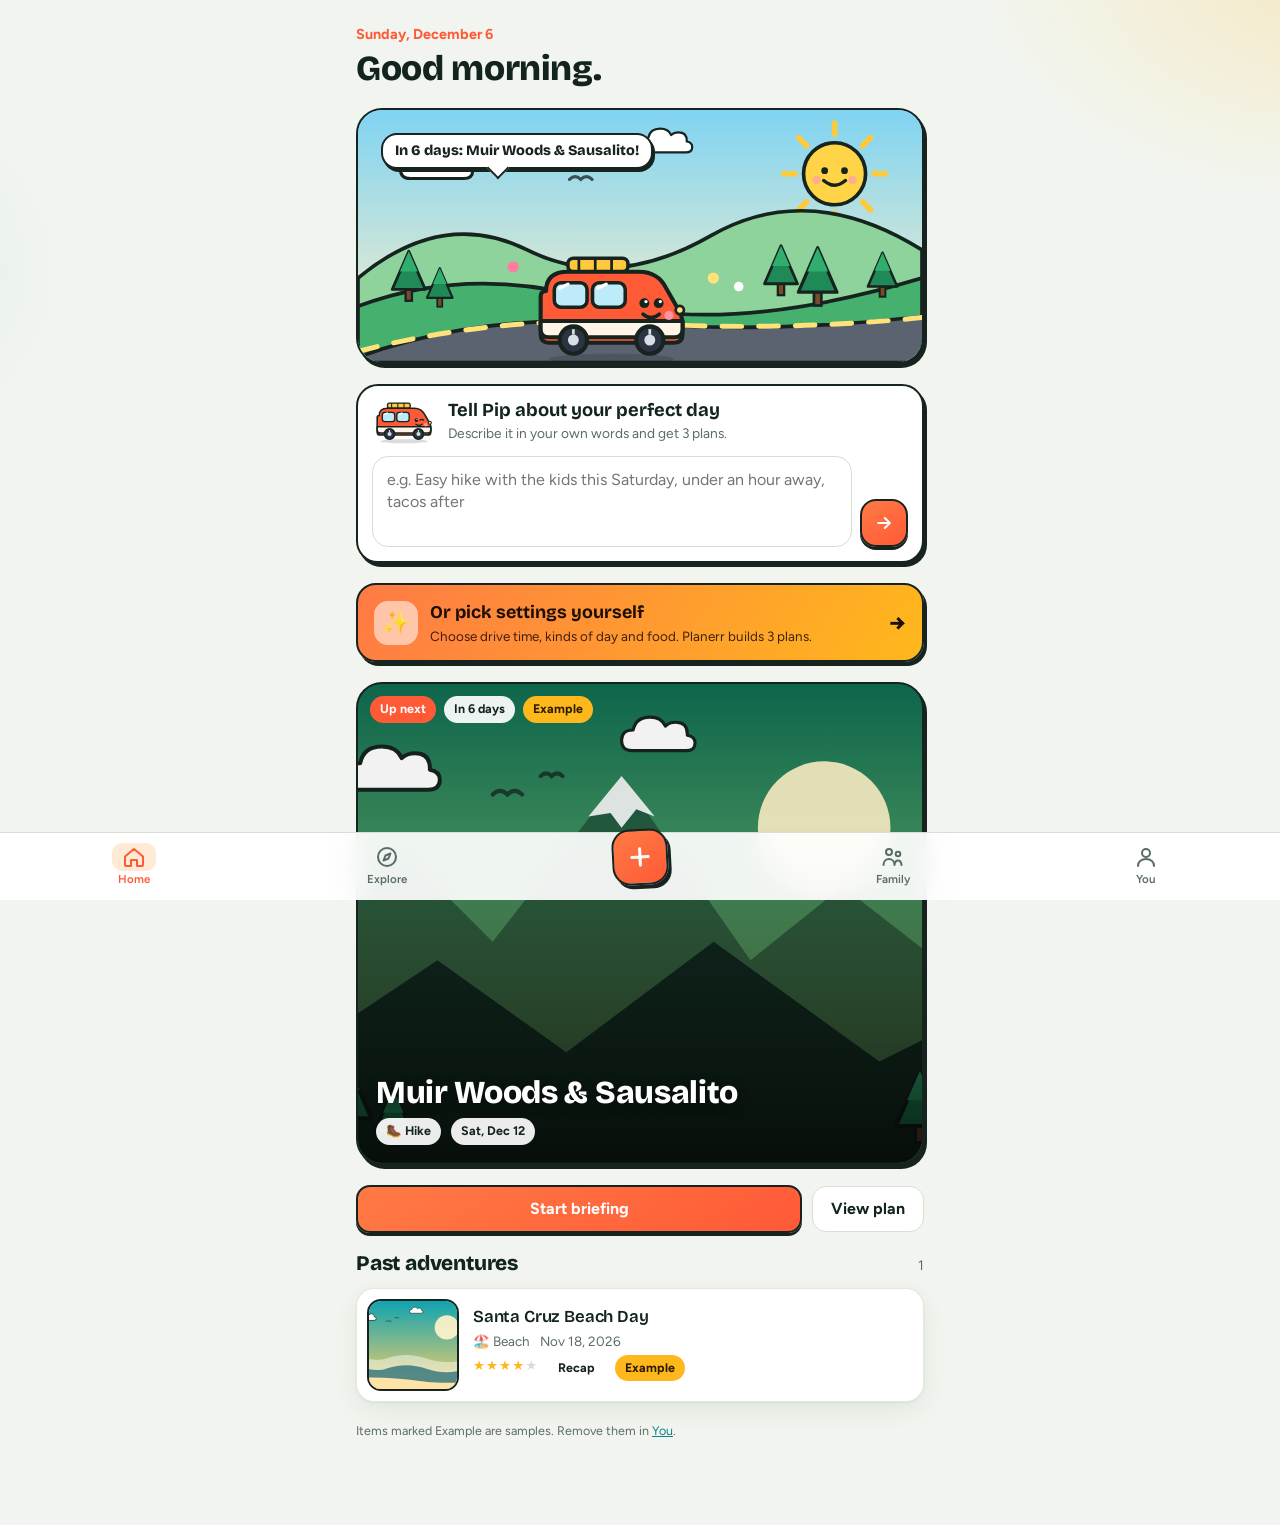
==== index.html @ 2673f2cd "Log what you really spent on a trip and compare it with the estimate (cache v30) Co-Authored-By: Cla" ====
<!doctype html>
<html lang="en">
<head>
<meta charset="utf-8">
<meta name="viewport" content="width=device-width, initial-scale=1, viewport-fit=cover">
<meta name="theme-color" content="#FF5A36">
<meta name="apple-mobile-web-app-capable" content="yes">
<meta name="mobile-web-app-capable" content="yes">
<meta name="apple-mobile-web-app-title" content="Planerr">
<meta name="description" content="Plan day-trip adventures with live weather, opening hours, food along the way and a morning briefing.">
<title>Planerr</title>
<link rel="manifest" href="manifest.webmanifest">
<link rel="icon" href="icons/icon.svg" type="image/svg+xml">
<link rel="apple-touch-icon" href="icons/apple-touch-icon.png">
<link rel="preconnect" href="https://fonts.googleapis.com">
<link rel="preconnect" href="https://fonts.gstatic.com" crossorigin>
<link href="https://fonts.googleapis.com/css2?family=Bricolage+Grotesque:opsz,wght@12..96,600;12..96,800&family=Figtree:wght@400;500;600;700&display=swap" rel="stylesheet">
<link rel="stylesheet" href="styles.css">
</head>
<body>
<div id="app" class="app"></div>

<nav class="tabbar" id="tabbar" aria-label="Main">
  <a href="#/" data-tab="home" aria-label="Home">
    <svg viewBox="0 0 24 24" aria-hidden="true"><path d="M3 11.5 12 4l9 7.5V20a1 1 0 0 1-1 1h-5v-6H9v6H4a1 1 0 0 1-1-1z"/></svg><span>Home</span>
  </a>
  <a href="#/explore" data-tab="explore" aria-label="Explore">
    <svg viewBox="0 0 24 24" aria-hidden="true"><circle cx="12" cy="12" r="9"/><path d="m15.5 8.5-2 5-5 2 2-5z"/></svg><span>Explore</span>
  </a>
  <a href="#/new" data-tab="new" class="tab-new" aria-label="New adventure">
    <svg viewBox="0 0 24 24" aria-hidden="true"><path d="M12 5v14M5 12h14"/></svg>
  </a>
  <a href="#/family" data-tab="family" aria-label="Family">
    <svg viewBox="0 0 24 24" aria-hidden="true"><circle cx="8" cy="7" r="3"/><circle cx="17" cy="9" r="2.3"/><path d="M2.5 20c0-3.6 2.5-6 5.5-6s5.5 2.4 5.5 6M13.5 20c.3-2.8 1.7-4.5 3.5-4.5s3.2 1.7 3.5 4.5"/></svg><span>Family</span>
  </a>
  <a href="#/you" data-tab="you" aria-label="You">
    <svg viewBox="0 0 24 24" aria-hidden="true"><circle cx="12" cy="8" r="4"/><path d="M4 21c0-4.4 3.6-7 8-7s8 2.6 8 7"/></svg><span>You</span>
  </a>
</nav>

<div class="toast" id="toast" role="status" aria-live="polite" hidden></div>

<script src="config.js"></script>
<script src="js/core.js"></script>
<script src="js/services.js"></script>
<script src="js/closures.js"></script>
<script src="js/art.js"></script>
<script src="js/ui.js"></script>
<script src="js/ideas.js"></script>
<script src="js/chat.js"></script>
<script src="js/trails.js"></script>
<script src="js/photos.js"></script>
<script src="js/spend.js"></script>
<script src="js/share.js"></script>
</body>
</html>
---- styles.css ----
/* Layout: one phone-width column with a fixed bottom tab bar; adventures lead with big photo/illustrated heroes. */
:root {
  --bg: #F2F5EF;
  --surface: #FFFFFF;
  --surface-2: #E8EEE5;
  --ink: #13241F;
  --muted: #5B6C66;
  --line: #D6DFD3;
  --coral: #FF5A36;
  --coral-ink: #FFFFFF;
  --teal: #0A857F;
  --sun: #FFB81C;
  --pine: #0F3D35;
  --good: #11744F;
  --good-soft: #DCF2E5;
  --warn: #B4440B;
  --warn-soft: #FFEAD5;
  --bad: #BE1B38;
  --bad-soft: #FDE1E5;
  --shadow: 0 1px 2px rgba(15, 45, 38, .06), 0 8px 24px rgba(15, 45, 38, .08);
  --display: "Bricolage Grotesque", "Arial Rounded MT Bold", system-ui, sans-serif;
  --body: Figtree, system-ui, -apple-system, "Segoe UI", sans-serif;
  --r: 20px;
  --tabbar-h: 68px;
  --outline: #16231F;
  --pop: 3px 4px 0 #16231F;
  --sky1: #7FD3F2;
  --sky2: #FFF1C9;
  --blob1: rgba(255, 184, 28, .22);
  --blob2: rgba(10, 133, 127, .14);
  color-scheme: light;
}
@media (prefers-color-scheme: dark) {
  :root {
    --bg: #0B1513; --surface: #13211E; --surface-2: #1B2D29; --ink: #EAF3EF; --muted: #9DB2AB; --line: #263B35;
    --coral: #FF7352; --coral-ink: #1A0B06; --teal: #3CC7BF; --sun: #FFC94A; --pine: #CFEDE4;
    --good: #5BDDA0; --good-soft: #143528; --warn: #FFA766; --warn-soft: #3A2414; --bad: #FF7D93; --bad-soft: #3B1820;
    --shadow: 0 1px 2px rgba(0, 0, 0, .4);
    --outline: #07100E;
    --pop: 3px 4px 0 rgba(0, 0, 0, .55);
    --sky1: #3B3A7A;
    --sky2: #F08A6A;
    --blob1: rgba(255, 115, 82, .10);
    --blob2: rgba(60, 199, 191, .08);
    color-scheme: dark;
  }
}

* { box-sizing: border-box; }
html { -webkit-text-size-adjust: 100%; }
body {
  margin: 0; color: var(--ink);
  background:
    radial-gradient(520px 340px at 105% -40px, var(--blob1), transparent 70%),
    radial-gradient(460px 320px at -20% 30%, var(--blob2), transparent 70%),
    var(--bg);
  background-attachment: fixed;
  font: 16px/1.5 var(--body);
  padding-bottom: calc(var(--tabbar-h) + env(safe-area-inset-bottom, 0px) + 16px);
  -webkit-tap-highlight-color: transparent;
}
h1, h2, h3 { font-family: var(--display); margin: 0; line-height: 1.1; text-wrap: balance; letter-spacing: -.01em; }
h1 { font-size: 2rem; font-weight: 800; }
h2 { font-size: 1.3rem; font-weight: 800; }
h3 { font-size: 1.05rem; font-weight: 600; }
p { margin: 0; }
a { color: var(--teal); }
button, input, select, textarea { font: inherit; color: inherit; }
img { max-width: 100%; display: block; }
:focus-visible { outline: 3px solid var(--coral); outline-offset: 2px; }

.app {
  max-width: 600px; margin: 0 auto;
  padding: env(safe-area-inset-top, 0px) max(16px, env(safe-area-inset-right, 0px)) 0 max(16px, env(safe-area-inset-left, 0px));
}
.screen { display: grid; grid-template-columns: minmax(0, 1fr); gap: 20px; padding-top: 16px; }
.screen.enter { animation: rise .35s ease-out both; }
@keyframes rise { from { opacity: 0; transform: translateY(8px); } }
.screen > *, .card > *, .stack > * { min-width: 0; }

/* ---------- tab bar ---------- */
.tabbar {
  position: fixed; left: 0; right: 0; bottom: 0; z-index: 20;
  display: grid; grid-template-columns: repeat(5, 1fr); align-items: center;
  height: calc(var(--tabbar-h) + env(safe-area-inset-bottom, 0px));
  padding: 0 max(8px, env(safe-area-inset-right, 0px)) env(safe-area-inset-bottom, 0px) max(8px, env(safe-area-inset-left, 0px));
  background: color-mix(in srgb, var(--surface) 92%, transparent);
  backdrop-filter: blur(14px); -webkit-backdrop-filter: blur(14px);
  border-top: 1px solid var(--line);
}
.tabbar[hidden] { display: none !important; }
.tabbar a { display: grid; justify-items: center; gap: 2px; color: var(--muted); text-decoration: none; font-size: .72rem; font-weight: 600; padding: 6px 0; }
.tabbar svg { width: 24px; height: 24px; fill: none; stroke: currentColor; stroke-width: 2; stroke-linecap: round; stroke-linejoin: round; }
.tabbar a { transition: color .2s; }
.tabbar a.on { color: var(--coral); }
.tabbar a:not(.tab-new).on svg { background: var(--warn-soft); border-radius: 10px; padding: 2px 10px; box-sizing: content-box; margin: -2px 0; }
.tabbar .tab-new { justify-self: center; width: 56px; height: 56px; border-radius: 18px; background: linear-gradient(145deg, #FF7A45, var(--coral)); color: #fff; place-content: center; border: 2.5px solid var(--outline); box-shadow: var(--pop); transform: translateY(-10px) rotate(-3deg); padding: 0; }
.tabbar .tab-new svg { width: 28px; height: 28px; stroke-width: 2.6; }
.tabbar .tab-new.on { color: #fff; }

/* ---------- buttons & inputs ---------- */
.btn {
  display: inline-flex; align-items: center; justify-content: center; gap: 8px;
  min-height: 44px; padding: 10px 18px; border-radius: 14px; border: 1.5px solid var(--line);
  background: var(--surface); font-weight: 700; cursor: pointer; text-decoration: none; color: var(--ink); white-space: nowrap;
}
.btn { transition: transform .12s, box-shadow .12s; }
.btn:active { transform: translateY(2px); }
.btn.primary { background: linear-gradient(145deg, #FF7A45, var(--coral)); border: 2.5px solid var(--outline); color: #fff; box-shadow: 0 3px 0 var(--outline); }
.btn.primary:active { box-shadow: 0 1px 0 var(--outline); }
.btn.dark { background: var(--pine); border-color: var(--pine); color: var(--bg); }
.btn.ghost { background: transparent; }
.btn.block { width: 100%; }
.btn.sm { min-height: 36px; padding: 6px 12px; font-size: .88rem; border-radius: 11px; }
.btn:disabled { opacity: .5; }
.icon-btn { width: 40px; height: 40px; border-radius: 12px; border: 0; background: var(--surface-2); cursor: pointer; display: inline-grid; place-items: center; font-size: 1rem; color: var(--ink); flex: 0 0 auto; }
.icon-btn:disabled { opacity: .35; }

.field { display: grid; gap: 6px; }
.field > span, .label { font-size: .78rem; font-weight: 700; color: var(--muted); text-transform: uppercase; letter-spacing: .06em; }
input[type=text], input[type=number], input[type=date], input[type=time], input[type=search], select, textarea {
  width: 100%; min-height: 46px; padding: 10px 14px; border-radius: 14px; border: 1.5px solid var(--line);
  background: var(--surface); min-width: 0;
}
textarea { min-height: 80px; resize: vertical; }
input:focus, select:focus, textarea:focus { outline: none; border-color: var(--coral); }
.grid2 { display: grid; grid-template-columns: 1fr 1fr; gap: 12px; }
.grid3 { display: grid; grid-template-columns: repeat(3, 1fr); gap: 10px; }
@media (max-width: 380px) { .grid3 { grid-template-columns: 1fr 1fr; } }

.chips { display: flex; flex-wrap: wrap; gap: 8px; }
.chip {
  display: inline-flex; align-items: center; gap: 6px; padding: 7px 13px; border-radius: 999px;
  border: 1.5px solid var(--line); background: var(--surface); font-weight: 600; font-size: .9rem; cursor: pointer; color: var(--ink); text-decoration: none;
}
.chip { transition: background .15s, transform .12s; }
.chip:active { transform: scale(.96); }
.chip.on { background: var(--pine); border-color: var(--pine); color: var(--bg); }
.chip.static { cursor: default; }
.scroll-x { display: flex; gap: 8px; overflow-x: auto; scrollbar-width: none; margin: 0 -16px; padding: 0 16px 2px; }
.scroll-x::-webkit-scrollbar { display: none; }
.scroll-x .chip { flex: 0 0 auto; }

/* ---------- cards ---------- */
.card { background: var(--surface); border-radius: var(--r); padding: 18px; box-shadow: var(--shadow); border: 1.5px solid color-mix(in srgb, var(--line) 70%, transparent); display: grid; gap: 14px; min-width: 0; }
.card > h2:first-child, .card-head h2 { display: flex; align-items: center; gap: 10px; }
.card > h2:first-child::before, .card-head h2::before { content: ""; width: 9px; height: 9px; border-radius: 3px; background: var(--coral); border: 2px solid var(--outline); transform: rotate(45deg); flex: 0 0 auto; }
.card-head { display: flex; align-items: center; justify-content: space-between; gap: 10px; }
.muted { color: var(--muted); }
.small { font-size: .86rem; }
.tiny { font-size: .76rem; }
.row { display: flex; align-items: center; gap: 10px; min-width: 0; }
.row.wrap { flex-wrap: wrap; }
.spacer { flex: 1; }
.stack { display: grid; gap: 12px; }
.divider { height: 1px; background: var(--line); }
.section-title { display: flex; align-items: baseline; justify-content: space-between; gap: 10px; }
.empty { text-align: center; padding: 22px 16px; border: 2px dashed var(--line); background: color-mix(in srgb, var(--surface) 60%, transparent); border-radius: var(--r); color: var(--muted); display: grid; gap: 10px; justify-items: center; }

/* ---------- top of screens ---------- */
.topbar { display: flex; align-items: center; gap: 10px; }
.topbar h1 { font-size: 1.6rem; }
.greet { display: grid; gap: 4px; padding-top: 8px; }
.greet .eyebrow { font-weight: 700; color: var(--coral); font-size: .9rem; }
.greet h1 { font-size: 2.2rem; }

/* ---------- hero ---------- */
.hero { position: relative; border-radius: 26px; overflow: hidden; aspect-ratio: 16 / 11; max-width: 100%; background: var(--pine); color: #fff; isolation: isolate; border: 2.5px solid var(--outline); box-shadow: var(--pop); }
.hero.tall { aspect-ratio: 4 / 3.4; }
.hero.flat { aspect-ratio: 16 / 9; }
.hero > img, .hero > svg { position: absolute; inset: 0; width: 100%; height: 100%; object-fit: cover; z-index: -2; }
.hero::after { content: ""; position: absolute; inset: 0; z-index: -1; background: linear-gradient(180deg, rgba(0,0,0,.05) 30%, rgba(0,0,0,.72)); }
.hero-body { position: absolute; left: 0; right: 0; bottom: 0; padding: 18px; display: grid; gap: 8px; }
.hero-body h1, .hero-body h2 { color: #fff; text-shadow: 0 2px 12px rgba(0,0,0,.35); }
.hero-top { position: absolute; top: 12px; left: 12px; right: 12px; display: flex; gap: 8px; align-items: center; }
.hero-top .icon-btn { background: rgba(255,255,255,.9); color: #13241F; }
.pill { display: inline-flex; align-items: center; gap: 5px; padding: 4px 10px; border-radius: 999px; font-size: .78rem; font-weight: 700; background: rgba(255,255,255,.92); color: #13241F; white-space: nowrap; }
.pill.coral { background: var(--coral); color: var(--coral-ink); }
.pill.sun { background: var(--sun); color: #2A1A00; }
.pill.good { background: var(--good-soft); color: var(--good); }
.pill.warn { background: var(--warn-soft); color: var(--warn); }
.pill.bad { background: var(--bad-soft); color: var(--bad); }
.pill.line { background: var(--surface-2); color: var(--ink); }
.credit { position: absolute; right: 10px; top: 54px; font-size: .62rem; color: rgba(255,255,255,.85); text-shadow: 0 1px 4px rgba(0,0,0,.6); }
.credit a { color: inherit; }

/* adventure list cards */
.adv-list { display: grid; gap: 12px; }
.adv-card { display: grid; grid-template-columns: 92px 1fr; gap: 14px; align-items: center; background: var(--surface); border-radius: 18px; padding: 10px; box-shadow: var(--shadow); border: 1.5px solid color-mix(in srgb, var(--line) 70%, transparent); text-decoration: none; color: var(--ink); min-width: 0; transition: transform .15s, box-shadow .15s; }
.adv-card:active { transform: scale(.985); }
@media (hover: hover) { .adv-card:hover { transform: translateY(-2px); box-shadow: var(--pop); } }
.adv-thumb { position: relative; width: 92px; height: 92px; border-radius: 14px; overflow: hidden; background: var(--surface-2); border: 2px solid var(--outline); }
.adv-thumb img, .adv-thumb svg { width: 100%; height: 100%; object-fit: cover; }
.adv-card h3 { overflow: hidden; text-overflow: ellipsis; white-space: nowrap; }
.adv-card .meta { display: flex; flex-wrap: wrap; gap: 6px 10px; font-size: .84rem; color: var(--muted); }

.stars { color: var(--sun); letter-spacing: 1px; white-space: nowrap; }
.stars .off { color: var(--line); }

/* stats */
.stats { display: grid; grid-template-columns: repeat(4, 1fr); gap: 8px; }
@media (max-width: 420px) { .stats { grid-template-columns: 1fr 1fr; } }
.stat { background: var(--surface); border-radius: 16px; padding: 12px; box-shadow: var(--shadow); border: 1.5px solid color-mix(in srgb, var(--line) 70%, transparent); display: grid; gap: 2px; min-width: 0; }
.stat .k { font-size: .7rem; font-weight: 700; color: var(--muted); text-transform: uppercase; letter-spacing: .06em; }
.stat .v { font-family: var(--display); font-size: 1.25rem; font-weight: 800; font-variant-numeric: tabular-nums; white-space: nowrap; overflow: hidden; text-overflow: ellipsis; }

/* alerts */
.alerts { display: grid; gap: 8px; }
.alert { display: grid; grid-template-columns: 28px 1fr; gap: 8px; padding: 12px 14px; border-radius: 16px; font-size: .92rem; align-items: start; }
.alert .ic { font-size: 1.2rem; line-height: 1.2; }
.alert.warn { background: var(--warn-soft); color: var(--warn); }
.alert.bad { background: var(--bad-soft); color: var(--bad); }
.alert.good { background: var(--good-soft); color: var(--good); }
.alert.info { background: var(--surface-2); color: var(--ink); }
.alert b { font-weight: 700; }

/* section jump nav */
.jump { position: sticky; top: env(safe-area-inset-top, 0px); z-index: 10; background: var(--bg); padding: 8px 16px; margin: 0 -16px; }

/* timeline */
.timeline { display: grid; }
.t-row { display: grid; grid-template-columns: 70px 22px 1fr; gap: 10px; align-items: start; }
.t-time { text-align: right; font-weight: 700; font-variant-numeric: tabular-nums; font-size: .9rem; padding-top: 2px; white-space: nowrap; }
.t-rail { display: grid; justify-items: center; height: 100%; }
.t-dot { width: 18px; height: 18px; border-radius: 50%; background: var(--coral); border: 2.5px solid var(--outline); box-shadow: inset 0 0 0 2.5px var(--surface); margin-top: 3px; }
.t-dot.home { background: var(--sun); }
.t-dot.done { background: var(--good); }
.t-line { width: 2px; flex: 1; min-height: 18px; background: repeating-linear-gradient(var(--line) 0 6px, transparent 6px 10px); height: 100%; }
.t-body { padding-bottom: 16px; min-width: 0; display: grid; gap: 4px; }
.t-body h3 { font-family: var(--body); font-weight: 700; font-size: 1rem; }
.t-drive { font-size: .82rem; color: var(--muted); }

/* gallery */
.gallery { display: flex; gap: 12px; overflow-x: auto; scroll-snap-type: x mandatory; margin: 0 -18px; padding: 0 18px 4px; scrollbar-width: none; }
.gallery::-webkit-scrollbar { display: none; }
.g-item { flex: 0 0 72%; max-width: 280px; scroll-snap-align: start; border-radius: 18px; overflow: hidden; background: var(--surface-2); text-decoration: none; color: var(--ink); display: grid; }
.g-item img { width: 100%; aspect-ratio: 4 / 3; object-fit: cover; }
.g-item div { padding: 10px 12px 12px; display: grid; gap: 2px; }
.g-item b { font-size: .95rem; }

/* list rows (food, family, packing) */
.list { display: grid; }
.li { display: grid; grid-template-columns: 44px 1fr auto; gap: 12px; align-items: center; padding: 10px 0; border-bottom: 1px solid var(--line); min-width: 0; }
.li:last-child { border-bottom: 0; }
.li .ic { width: 44px; height: 44px; border-radius: 14px; background: linear-gradient(145deg, var(--surface-2), color-mix(in srgb, var(--sun) 25%, var(--surface-2))); display: grid; place-items: center; font-size: 1.35rem; }
.li .main { min-width: 0; display: grid; gap: 2px; }
.li .main b { overflow: hidden; text-overflow: ellipsis; white-space: nowrap; }
.li .acts { display: flex; gap: 6px; }

.check { display: flex; gap: 12px; align-items: center; padding: 9px 0; border-bottom: 1px solid var(--line); cursor: pointer; }
.check:last-child { border-bottom: 0; }
.check input { width: 22px; height: 22px; accent-color: var(--coral); flex: 0 0 auto; }
.check.done span { text-decoration: line-through; color: var(--muted); }
.check small { display: block; color: var(--muted); font-size: .8rem; }

.progress { height: 10px; background: var(--surface-2); border-radius: 99px; overflow: hidden; }
.progress > div { height: 100%; background: linear-gradient(90deg, var(--coral), var(--sun)); border-radius: 99px; transition: width .3s; }

/* weather */
.wx { display: grid; grid-template-columns: auto 1fr; gap: 14px; align-items: center; }
.wx-big { font-size: 3rem; line-height: 1; }
.wx-temp { font-family: var(--display); font-size: 2rem; font-weight: 800; font-variant-numeric: tabular-nums; }
.wx-temp span { font-size: 1.1rem; color: var(--muted); }
.hours { display: flex; gap: 8px; overflow-x: auto; scrollbar-width: none; }
.hours::-webkit-scrollbar { display: none; }
.hours > div { flex: 0 0 56px; display: grid; justify-items: center; gap: 2px; background: var(--surface-2); border-radius: 14px; padding: 8px 4px; font-variant-numeric: tabular-nums; font-size: .86rem; }
.hours small { color: var(--muted); font-size: .7rem; }
.hours .wet { color: var(--bad); font-weight: 700; }

/* form: place search */
.place-field { position: relative; display: grid; gap: 6px; }
.suggest { position: absolute; top: 100%; left: 0; right: 0; z-index: 15; background: var(--surface); border: 1.5px solid var(--line); border-radius: 14px; box-shadow: var(--shadow); margin-top: 4px; overflow: hidden; }
.suggest button { display: grid; width: 100%; text-align: left; border: 0; background: none; padding: 10px 14px; cursor: pointer; border-bottom: 1px solid var(--line); }
.suggest button:last-child { border-bottom: 0; }
.suggest button:hover, .suggest button:focus { background: var(--surface-2); }
.suggest small { color: var(--muted); }
.picked { display: flex; align-items: center; gap: 10px; padding: 10px 12px; border-radius: 14px; background: var(--surface-2); min-width: 0; }
.picked div { min-width: 0; flex: 1; }
.picked b, .picked small { display: block; overflow: hidden; text-overflow: ellipsis; white-space: nowrap; }
.picked small { color: var(--muted); }

.type-grid { display: grid; grid-template-columns: repeat(auto-fill, minmax(96px, 1fr)); gap: 8px; }
.type-opt { display: grid; justify-items: center; gap: 4px; padding: 12px 6px; border-radius: 16px; border: 2px solid var(--line); background: var(--surface); cursor: pointer; font-weight: 700; font-size: .82rem; text-align: center; }
.type-opt .e { font-size: 1.6rem; }
.type-opt { transition: transform .12s; }
.type-opt:active { transform: scale(.96); }
.type-opt.on { border-color: var(--outline); background: var(--warn-soft); box-shadow: 0 3px 0 var(--outline); }
.type-opt.on .e { animation: pop .3s ease-out; }
@keyframes pop { 50% { transform: scale(1.25) rotate(-8deg); } }

.stop-edit { display: grid; gap: 8px; padding: 12px; border-radius: 16px; background: var(--surface-2); }
.stop-edit .row input { min-height: 40px; }

/* briefing */
.brief { min-height: 100vh; margin: 0 -16px; padding: calc(env(safe-area-inset-top, 0px) + 24px) max(16px, env(safe-area-inset-right, 0px)) 40px max(16px, env(safe-area-inset-left, 0px)); background: linear-gradient(165deg, var(--coral) 0%, #FF8A3D 38%, var(--sun) 100%); color: #1D0E05; display: grid; gap: 16px; align-content: start; }
.brief h1 { font-size: 2.5rem; color: #1D0E05; }
.brief-pip { width: 130px; margin-bottom: 4px; }
.brief .card { color: var(--ink); }
.brief .hello { display: grid; gap: 6px; padding: 8px 2px 4px; }
.brief .hello p { font-size: 1.1rem; font-weight: 500; }
.wave { display: inline-block; animation: wave 1.6s ease-in-out 2; transform-origin: 70% 70%; }
@keyframes wave { 0%, 100% { transform: rotate(0); } 20% { transform: rotate(16deg); } 40% { transform: rotate(-8deg); } 60% { transform: rotate(14deg); } }
@media (prefers-reduced-motion: reduce) { .wave { animation: none; } * { transition: none !important; } }

/* live */
.now-card { background: var(--pine); color: var(--bg); border-radius: 24px; padding: 20px; display: grid; gap: 12px; }
.now-card .label { color: color-mix(in srgb, var(--bg) 70%, transparent); }
.now-card h2 { font-size: 1.6rem; }

/* rating */
.star-input { display: flex; gap: 6px; justify-content: center; }
.star-input button { font-size: 2.6rem; background: none; border: 0; cursor: pointer; color: var(--line); line-height: 1; padding: 4px; }
.star-input button.on { color: var(--sun); }

/* taste bars */
.bars { display: grid; gap: 8px; }
.bar { display: grid; grid-template-columns: 120px 1fr 28px; gap: 10px; align-items: center; font-size: .9rem; }
.bar .track { height: 10px; background: var(--surface-2); border-radius: 99px; overflow: hidden; }
.bar .track div { height: 100%; background: var(--teal); border-radius: 99px; }
.bar .n { text-align: right; color: var(--muted); font-variant-numeric: tabular-nums; }

/* family */
.kid { display: flex; align-items: center; gap: 12px; padding: 10px 12px; border-radius: 16px; background: var(--surface-2); }
.kid .av { width: 42px; height: 42px; border-radius: 50%; display: grid; place-items: center; font-size: 1.3rem; background: var(--sun); flex: 0 0 auto; }
.band { border-radius: 20px; padding: 16px; display: grid; gap: 10px; color: #13241F; }
.band h3 { color: #13241F; }
.band ul { margin: 0; padding-left: 18px; display: grid; gap: 4px; }

.steps { margin: 0; padding: 0; list-style: none; counter-reset: s; display: grid; gap: 10px; }
.steps li { counter-increment: s; display: grid; grid-template-columns: 30px 1fr; gap: 10px; align-items: start; }
.steps li::before { content: counter(s); width: 28px; height: 28px; border-radius: 50%; background: var(--coral); color: var(--coral-ink); display: grid; place-items: center; font-weight: 800; font-size: .9rem; }

.sticky-cta { position: sticky; bottom: calc(var(--tabbar-h) + env(safe-area-inset-bottom, 0px) + 10px); z-index: 5; display: flex; gap: 10px; }
.sticky-cta .btn { flex: 1; box-shadow: 0 8px 24px rgba(15, 45, 38, .2); min-height: 52px; font-size: 1.02rem; }

.toast { position: fixed; left: 50%; bottom: calc(var(--tabbar-h) + env(safe-area-inset-bottom, 0px) + 20px); transform: translateX(-50%); background: var(--pine); color: var(--bg); padding: 12px 18px; border-radius: 14px; font-weight: 600; z-index: 30; max-width: calc(100% - 32px); box-shadow: var(--shadow); }
.loading { display: inline-flex; gap: 8px; align-items: center; color: var(--muted); font-size: .9rem; }
.spin { width: 16px; height: 16px; border-radius: 50%; border: 2.5px solid var(--line); border-top-color: var(--coral); animation: spin .8s linear infinite; }
@keyframes spin { to { transform: rotate(360deg); } }
.example-flag { background: var(--sun); color: #2A1A00; }
.note { font-size: .78rem; color: var(--muted); }

/* trip ideas */
.idea-cta { display: grid; grid-template-columns: 44px 1fr auto; gap: 12px; align-items: center; padding: 14px 16px; border-radius: 20px; text-decoration: none; color: #1D0E05; background: linear-gradient(120deg, #FF7A45, var(--sun)); border: 2.5px solid var(--outline); box-shadow: var(--pop); }
.idea-cta .e { width: 44px; height: 44px; border-radius: 14px; background: rgba(255,255,255,.55); display: grid; place-items: center; font-size: 1.4rem; }
.idea-cta b { display: block; font-family: var(--display); font-size: 1.12rem; }
.idea-cta small { display: block; font-size: .84rem; opacity: .85; }
.idea-cta .go { font-size: 1.4rem; font-weight: 800; }
.idea { background: var(--surface); border-radius: 26px; overflow: hidden; border: 2.5px solid var(--outline); box-shadow: var(--pop); display: grid; }
.idea .hero { border-radius: 0; border: 0; box-shadow: none; border-bottom: 2.5px solid var(--outline); }
.idea-body { padding: 16px 18px 18px; display: grid; gap: 12px; min-width: 0; }
.drive-val b { font-family: var(--display); font-size: 1.8rem; font-weight: 800; color: var(--coral); }
input[type=range] { width: 100%; accent-color: var(--coral); height: 28px; }
a.hero { display: block; text-decoration: none; }

/* plan detail: photo carousel, stops, costs */
.carousel-wrap { position: relative; margin: 0 -16px; }
.carousel { display: flex; overflow-x: auto; scroll-snap-type: x mandatory; scrollbar-width: none; overscroll-behavior-x: contain; }
.carousel::-webkit-scrollbar { display: none; }
.slide { flex: 0 0 100%; scroll-snap-align: center; margin: 0; display: grid; }
.slide img { width: 100%; aspect-ratio: 4 / 3; object-fit: cover; background: var(--surface-2); }
.slide figcaption { display: grid; gap: 2px; padding: 8px 16px 0; font-size: .86rem; min-height: 2.6em; }
.slide figcaption small { color: var(--muted); font-size: .72rem; }
.slide figcaption a { color: inherit; }
.car-btn { position: absolute; top: calc(37.5vw - 22px); max-height: 100%; width: 44px; height: 44px; border-radius: 50%; border: 0; background: rgba(255,255,255,.88); color: #13241F; font-size: 1.6rem; line-height: 1; cursor: pointer; box-shadow: 0 2px 10px rgba(0,0,0,.2); }
.car-btn.prev { left: 12px; }
.car-btn.next { right: 12px; }
@media (min-width: 632px) { .car-btn { top: 203px; } }
.car-count { position: absolute; top: 12px; right: 12px; background: rgba(0,0,0,.6); color: #fff; font-size: .78rem; font-weight: 700; padding: 4px 10px; border-radius: 999px; font-variant-numeric: tabular-nums; }
@media (min-width: 632px) { .carousel-wrap { margin: 0; border-radius: 22px; overflow: hidden; } }
.stop-detail { display: grid; gap: 8px; padding: 14px 0; border-bottom: 1px solid var(--line); }
.stop-detail:last-child { border-bottom: 0; }
.sd-head { display: grid; grid-template-columns: 66px 1fr auto; gap: 10px; align-items: start; }
.sd-time { font-weight: 700; font-size: .86rem; font-variant-numeric: tabular-nums; padding-top: 2px; }
.sd-name { display: grid; gap: 2px; min-width: 0; }
.sd-price { font-family: var(--display); font-weight: 800; font-size: 1.1rem; font-variant-numeric: tabular-nums; }
.sd-price.free { color: var(--good); }
.sd-img { width: 100%; aspect-ratio: 16 / 9; object-fit: cover; border-radius: 14px; }
.costs { display: grid; }
.costs > div { display: flex; justify-content: space-between; gap: 12px; padding: 8px 0; border-bottom: 1px solid var(--line); font-variant-numeric: tabular-nums; }
.costs > div span { min-width: 0; overflow: hidden; text-overflow: ellipsis; white-space: nowrap; }
.costs > div b { white-space: nowrap; }
.costs .total { font-size: 1.1rem; border-bottom: 0; }
.costs .over { color: var(--bad); border-bottom: 0; }
.costs .under { color: var(--good); border-bottom: 0; }
details summary { cursor: pointer; font-weight: 700; }

/* ---------- cartoon art ---------- */
.banner { position: relative; border-radius: 26px; overflow: hidden; aspect-ratio: 400 / 180; border: 2.5px solid var(--outline); box-shadow: var(--pop); background: var(--sky1); }
.banner > svg { position: absolute; inset: 0; width: 100%; height: 100%; }
.banner-pip { position: absolute; left: 30%; bottom: -2%; width: 30%; max-width: 170px; }
.bubble { position: absolute; left: 4%; top: 9%; max-width: 54%; background: #fff; color: #16231F; border: 2.5px solid var(--outline); border-radius: 16px; padding: 7px 12px; font: 800 .9rem/1.25 var(--display); box-shadow: 2px 3px 0 var(--outline); animation: rise .5s .2s ease-out both; }
.bubble::after { content: ""; position: absolute; left: 40%; bottom: -9px; width: 14px; height: 14px; background: #fff; border-right: 2.5px solid var(--outline); border-bottom: 2.5px solid var(--outline); transform: rotate(45deg); }
.pip { display: block; width: 100%; height: auto; overflow: visible; }
.pip.bob .pip-body { animation: bob 1.1s ease-in-out infinite; }
@keyframes bob { 50% { transform: translateY(-2.5px); } }
.cloud.drift { animation: drift 9s ease-in-out infinite alternate; }
.cloud.drift.slow { animation-duration: 14s; }
@keyframes drift { to { translate: 26px 0; } }
.sun .rays { animation: spin 22s linear infinite; }
.road-dash { animation: dash 1.2s linear infinite; }
@keyframes dash { to { stroke-dashoffset: -26; } }
.pip-note { display: grid; justify-items: center; gap: 10px; }
.pip-note .pip { width: 96px; }
.drive-anim { width: 150px; margin: 0 auto -4px; }
.mini-road { height: 6px; margin: -4px 6px 0; border-radius: 99px; background: repeating-linear-gradient(90deg, var(--muted) 0 14px, transparent 14px 24px); animation: road .6s linear infinite; opacity: .6; }
@keyframes road { to { background-position: -24px 0; } }
.g-reviews { text-decoration: none; }
.g-star { color: #F4B400; font-size: .95em; }
@media (prefers-reduced-motion: reduce) {
  .screen.enter, .bubble, .pip.bob .pip-body, .cloud.drift, .sun .rays, .road-dash, .mini-road { animation: none; }
}

/* ---------- chat with Pip ---------- */
.chat-start { display: grid; gap: 12px; padding: 14px; border-radius: 22px; background: var(--surface); border: 2.5px solid var(--outline); box-shadow: var(--pop); }
.cs-head { display: grid; grid-template-columns: 64px 1fr; gap: 12px; align-items: center; }
.cs-head b { display: block; font-family: var(--display); font-size: 1.15rem; line-height: 1.15; }
.cs-head small { display: block; color: var(--muted); font-size: .86rem; margin-top: 2px; }
.composer { display: grid; grid-template-columns: 1fr 48px; gap: 8px; align-items: end; }
.composer textarea { min-height: 48px; max-height: 140px; resize: none; border-radius: 16px; padding: 12px 14px; line-height: 1.35; }
.composer .send { width: 48px; height: 48px; border-radius: 16px; border: 2.5px solid var(--outline); background: linear-gradient(145deg, #FF7A45, var(--coral)); color: #fff; display: grid; place-items: center; cursor: pointer; box-shadow: 0 3px 0 var(--outline); }
.composer .send:active { transform: translateY(2px); box-shadow: 0 1px 0 var(--outline); }
.chat-screen { padding-bottom: 92px; }
.chat-screen.enter { animation: none; }
.chat-screen > .composer { position: fixed; left: 0; right: 0; bottom: calc(var(--tabbar-h) + env(safe-area-inset-bottom, 0px)); z-index: 15; padding: 10px max(16px, env(safe-area-inset-right, 0px)) 10px max(16px, env(safe-area-inset-left, 0px)); background: color-mix(in srgb, var(--bg) 92%, transparent); backdrop-filter: blur(12px); -webkit-backdrop-filter: blur(12px); border-top: 1px solid var(--line); max-width: 600px; margin: 0 auto; }
.chat { display: grid; gap: 14px; }
.msg { display: flex; gap: 8px; align-items: flex-end; min-width: 0; animation: rise .3s ease-out both; }
.msg .bub { padding: 11px 14px; border-radius: 20px; max-width: 84%; min-width: 0; line-height: 1.45; overflow-wrap: anywhere; }
.msg .bub > * { margin-top: 8px; }
.pip-msg .av { width: 46px; flex: 0 0 46px; }
.pip-msg .bub { background: var(--surface); border: 2px solid var(--outline); border-bottom-left-radius: 6px; box-shadow: 2px 3px 0 var(--outline); }
.me-msg { justify-content: flex-end; }
.me-msg .bub { background: linear-gradient(145deg, #FF7A45, var(--coral)); color: #fff; border-bottom-right-radius: 6px; font-weight: 500; }
.chat-sum { display: grid; gap: 4px; background: var(--surface-2); border-radius: 14px; padding: 10px 12px; }
.chat-sum > div { display: grid; grid-template-columns: 22px 1fr; gap: 6px; align-items: start; }
.chat-examples { padding-left: 54px; }
.chat-examples .chip { text-align: left; white-space: normal; font-weight: 500; border-radius: 14px; }
.chat-origin { margin-left: 54px; }
.typing { display: flex !important; gap: 5px; padding: 14px 16px !important; }
.typing i { width: 8px; height: 8px; border-radius: 50%; background: var(--muted); animation: blink 1s infinite; }
.typing i:nth-child(2) { animation-delay: .15s; }
.typing i:nth-child(3) { animation-delay: .3s; }
@keyframes blink { 50% { opacity: .25; transform: translateY(-3px); } }
@media (prefers-reduced-motion: reduce) { .msg, .typing i { animation: none; } }

/* ---------- trails ---------- */
.trail { display: grid; gap: 10px; padding: 14px; border-radius: 18px; background: var(--surface-2); border: 2px solid transparent; }
.trail.picked { border-color: var(--good); background: color-mix(in srgb, var(--good-soft) 70%, var(--surface-2)); }
.trail-head { display: grid; grid-template-columns: 40px 1fr auto; gap: 10px; align-items: center; }
.trail-head .main { display: grid; gap: 1px; min-width: 0; }
.trail-ic { width: 40px; height: 40px; border-radius: 12px; display: grid; place-items: center; font-size: 1.2rem; background: linear-gradient(145deg, #9BD37A, #2FAE6E); border: 2px solid var(--outline); }
.trail-stats { display: grid; grid-template-columns: repeat(3, 1fr); gap: 6px; }
.trail-stats > div { background: var(--surface); border-radius: 12px; padding: 6px 10px; display: grid; }
.trail-stats .k { font-size: .66rem; font-weight: 700; color: var(--muted); text-transform: uppercase; letter-spacing: .06em; }
.trail-stats b { font-family: var(--display); font-variant-numeric: tabular-nums; white-space: nowrap; }
button.pill { border: 0; cursor: pointer; font: inherit; font-size: .78rem; font-weight: 700; }
.pill.coral.trail-pick { border: 2px solid var(--outline); }

/* ---------- trip photos ---------- */
.album { display: grid; gap: 8px; }
.album + .album { padding-top: 12px; border-top: 1px solid var(--line); }
.album-head { display: flex; justify-content: space-between; align-items: center; gap: 8px; }
.album-grid { display: grid; grid-template-columns: repeat(auto-fill, minmax(86px, 1fr)); gap: 6px; }
.ph { position: relative; aspect-ratio: 1; border-radius: 12px; overflow: hidden; border: 0; padding: 0; background: var(--surface-2); cursor: pointer; }
.ph img { width: 100%; height: 100%; object-fit: cover; }
.ph.add { display: grid; place-content: center; justify-items: center; border: 2px dashed var(--line); color: var(--muted); }
.ph.add span { font-size: 1.5rem; line-height: 1; color: var(--coral); font-weight: 800; }
.ph.add small { font-size: .74rem; font-weight: 700; }
.ph-cover { position: absolute; left: 4px; bottom: 4px; background: var(--sun); color: #2A1A00; font-size: .62rem; font-weight: 800; padding: 2px 6px; border-radius: 99px; }
.live-photo { justify-self: start; background: rgba(255,255,255,.14); color: inherit; border-color: rgba(255,255,255,.35); cursor: pointer; }
.viewer { position: fixed; inset: 0; z-index: 50; background: rgba(5, 12, 10, .94); display: grid; grid-template-rows: auto 1fr auto; padding: calc(env(safe-area-inset-top, 0px) + 10px) 12px calc(env(safe-area-inset-bottom, 0px) + 12px); animation: rise .2s ease-out; }
.v-top { display: flex; align-items: center; gap: 8px; }
.v-top .icon-btn { background: rgba(255,255,255,.9); color: #13241F; }
.v-img { position: relative; display: grid; place-items: center; min-height: 0; }
.v-img img { max-width: 100%; max-height: 100%; object-fit: contain; border-radius: 10px; }
.v-img .car-btn { top: calc(50% - 22px); }
.v-bar { display: grid; gap: 10px; max-width: 560px; width: 100%; margin: 0 auto; padding-top: 10px; }
.v-bar .field > span { color: #cfd8d4; }
a.pill { text-decoration: none; }
.trail .pill.line { background: var(--surface); }

.closed-btn { color: var(--muted); }

/* Trip recap */
.recap-head { display: grid; gap: 6px; }
.recap-cover { width: 100%; max-height: 220px; object-fit: cover; border-radius: 16px; }
.recap-stop { display: grid; gap: 8px; }
.screen > a.btn.sm:first-child { justify-self: start; }

/* Explore: report a shared post */
.report-btn { justify-self: center; color: var(--muted); }

/* Recap share/print */
.recap-bar { align-items: center; }
.recap-bar .grow { flex: 1; }
@media print {
  /* Paper is always light, even when the phone is in dark mode. */
  :root { --bg: #fff; --surface: #fff; --surface-2: #f1f1f1; --ink: #000; --muted: #555; --line: #ccc; color-scheme: light; }
  .tabbar, nav, .recap-bar, #toast, .hero-top { display: none !important; }
  body { background: #fff; color: #000; }
  .card { break-inside: avoid; box-shadow: none; }
}
.cal-row { margin: -4px 0 14px; }
.backup-nudge { grid-template-columns: 28px 1fr auto; align-items: center; }
.backup-nudge a { color: inherit; font-weight: 700; }
.backup-nudge .btn { min-height: 32px; padding: 4px 10px; }

/* Shared plan view (js/share.js) */
.share-head h1 { font-size: 1.5rem; margin: 6px 0 2px; }

/* ---- spending ---- */
.sp-total { margin: 0; font-size: 1.05rem; }
.sp-form { display: grid; gap: 12px; padding: 12px 0; }
.sp-form input, .sp-form select { min-width: 0; width: 100%; }
.sp-verdict { margin: 4px 0 8px; }
.sp-rows { display: grid; gap: 12px; }
.sp-row { display: grid; grid-template-columns: 1fr auto; gap: 4px 10px; font-size: .9rem; min-width: 0; }
.sp-nums { font-variant-numeric: tabular-nums; text-align: right; font-weight: 700; }
.sp-nums .muted { font-weight: 500; }
.sp-bars { grid-column: 1 / -1; display: grid; gap: 3px; }
.sp-est, .sp-act { height: 8px; border-radius: 99px; min-width: 2px; }
.sp-est { background: var(--line); }
.sp-act { background: var(--teal); }
.sp-act.over { background: var(--coral); }
.sp-key { margin: 8px 0 0; }
.sp-dot { display: inline-block; width: 10px; height: 10px; border-radius: 99px; vertical-align: middle; margin: 0 2px 0 6px; }
.sp-dot.est { background: var(--line); }
.sp-dot.act { background: var(--teal); }
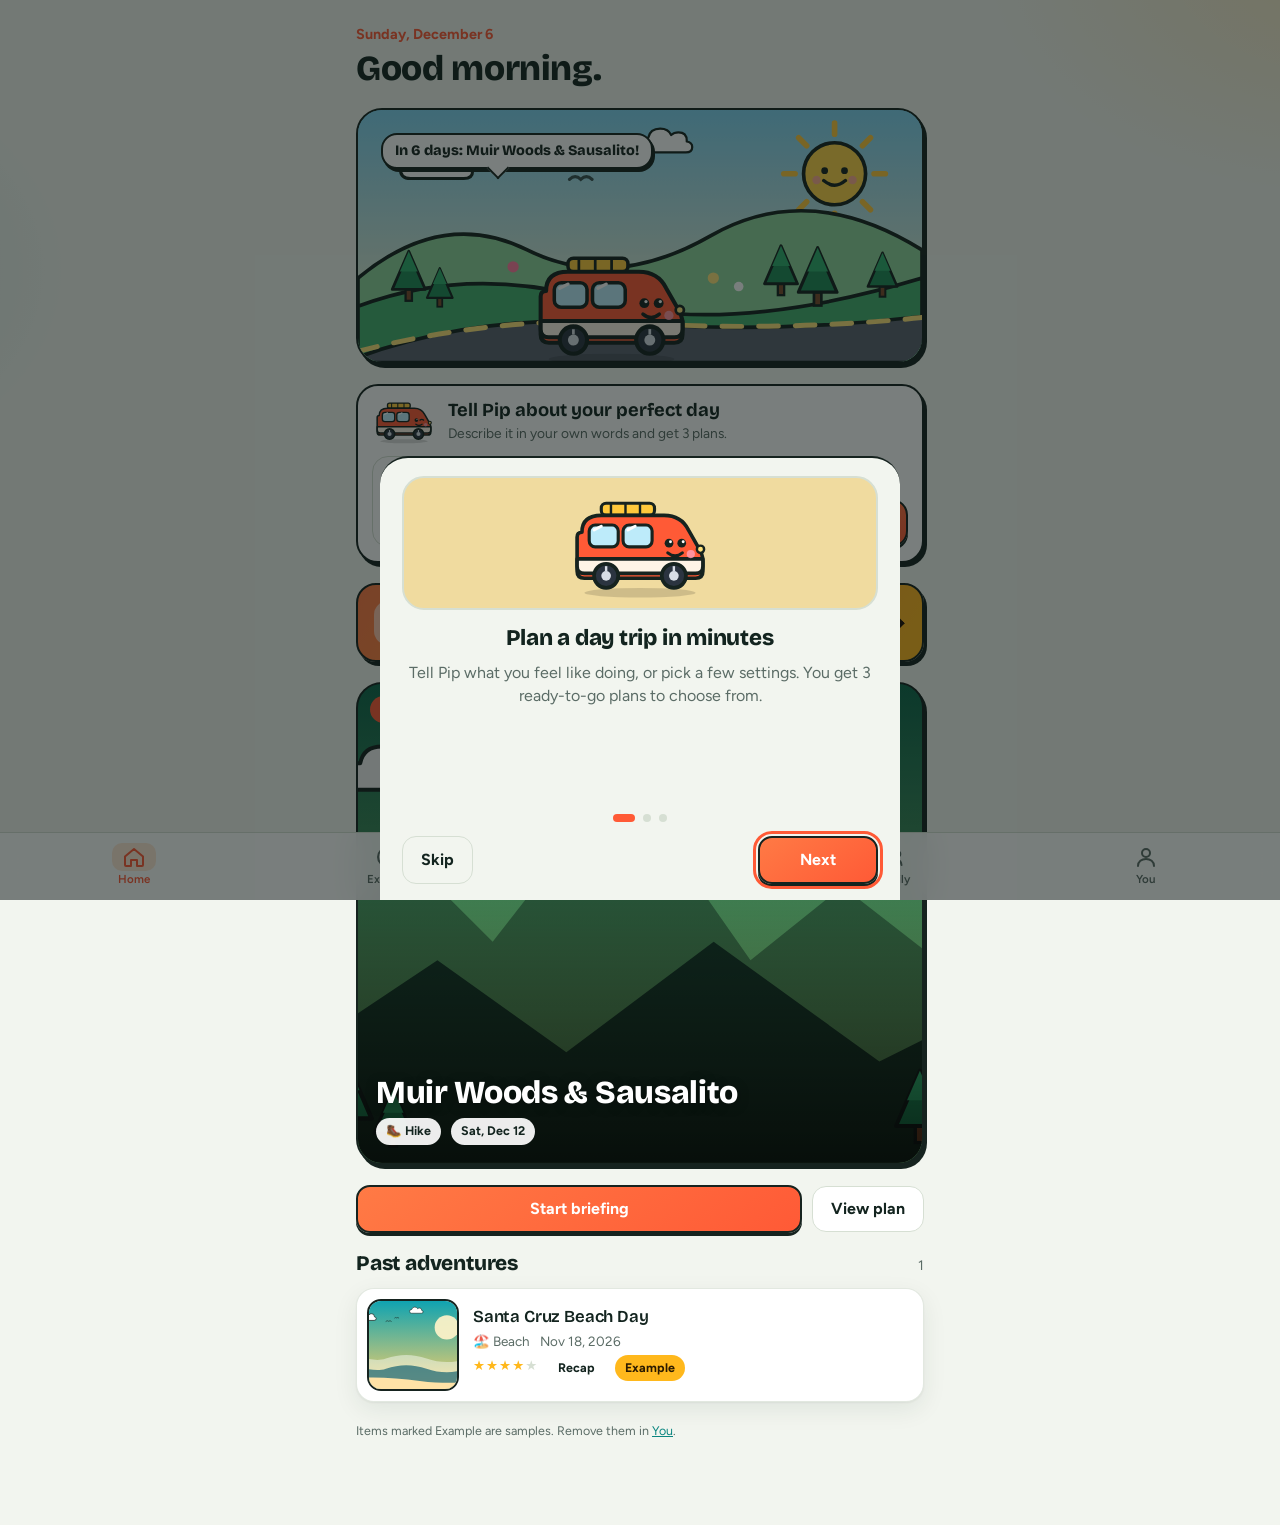
==== commit 78bbf3e1: "Add first-time welcome: 3 tap-through screens, shown once (cache v29) Co-Authored-By: Claude Opus 5." ====
--- a/index.html
+++ b/index.html
@@ -50,7 +50,7 @@
 <script src="js/chat.js"></script>
 <script src="js/trails.js"></script>
 <script src="js/photos.js"></script>
-<script src="js/spend.js"></script>
 <script src="js/share.js"></script>
+<script src="js/welcome.js"></script>
 </body>
 </html>
--- a/styles.css
+++ b/styles.css
@@ -508,21 +508,23 @@
 /* Shared plan view (js/share.js) */
 .share-head h1 { font-size: 1.5rem; margin: 6px 0 2px; }
 
-/* ---- spending ---- */
-.sp-total { margin: 0; font-size: 1.05rem; }
-.sp-form { display: grid; gap: 12px; padding: 12px 0; }
-.sp-form input, .sp-form select { min-width: 0; width: 100%; }
-.sp-verdict { margin: 4px 0 8px; }
-.sp-rows { display: grid; gap: 12px; }
-.sp-row { display: grid; grid-template-columns: 1fr auto; gap: 4px 10px; font-size: .9rem; min-width: 0; }
-.sp-nums { font-variant-numeric: tabular-nums; text-align: right; font-weight: 700; }
-.sp-nums .muted { font-weight: 500; }
-.sp-bars { grid-column: 1 / -1; display: grid; gap: 3px; }
-.sp-est, .sp-act { height: 8px; border-radius: 99px; min-width: 2px; }
-.sp-est { background: var(--line); }
-.sp-act { background: var(--teal); }
-.sp-act.over { background: var(--coral); }
-.sp-key { margin: 8px 0 0; }
-.sp-dot { display: inline-block; width: 10px; height: 10px; border-radius: 99px; vertical-align: middle; margin: 0 2px 0 6px; }
-.sp-dot.est { background: var(--line); }
-.sp-dot.act { background: var(--teal); }
+/* First-time welcome (js/welcome.js) */
+.welcome { position: fixed; inset: 0; z-index: 100; display: grid; align-items: end; background: rgba(11, 21, 19, .55); padding: 0; }
+.wl-card { background: var(--bg); border-radius: 28px 28px 0 0; border-top: 2.5px solid var(--outline); padding: 18px 0 calc(16px + env(safe-area-inset-bottom, 0px)); display: grid; gap: 14px; max-width: 520px; width: 100%; margin: 0 auto; max-height: 100%; overflow: hidden; }
+.wl-track { display: flex; overflow-x: auto; scroll-snap-type: x mandatory; scrollbar-width: none; overscroll-behavior-x: contain; }
+.wl-track::-webkit-scrollbar { display: none; }
+.wl-slide { flex: 0 0 100%; scroll-snap-align: center; padding: 0 22px; display: grid; gap: 10px; align-content: start; text-align: center; box-sizing: border-box; min-width: 0; }
+.wl-art { display: grid; justify-items: center; background: color-mix(in srgb, var(--sun) 35%, var(--surface-2)); border-radius: 22px; padding: 18px 0 8px; border: 2px solid var(--line); }
+.wl-art .pip { width: 150px; height: auto; }
+.wl-slide h2 { font-size: 1.4rem; margin: 6px 0 0; }
+.wl-slide p { margin: 0; color: var(--muted); line-height: 1.45; }
+.wl-slide p b { color: var(--ink); }
+.wl-list { list-style: none; margin: 0; padding: 0; display: grid; gap: 6px; text-align: left; justify-self: center; font-weight: 600; }
+.wl-tip { font-size: .9rem; background: var(--surface-2); border-radius: 14px; padding: 10px 12px; }
+.wl-dots { display: flex; justify-content: center; gap: 8px; }
+.wl-dots i { width: 8px; height: 8px; border-radius: 50%; background: var(--line); transition: width .2s, background .2s; }
+.wl-dots i.on { width: 22px; border-radius: 8px; background: var(--coral); }
+.wl-btns { display: flex; justify-content: space-between; gap: 10px; padding: 0 22px; }
+.wl-btns .btn.primary { margin-left: auto; min-width: 120px; }
+@media (prefers-reduced-motion: reduce) { .wl-track { scroll-behavior: auto; } .wl-dots i { transition: none; } }
+.wl-btns [hidden] { display: none; }
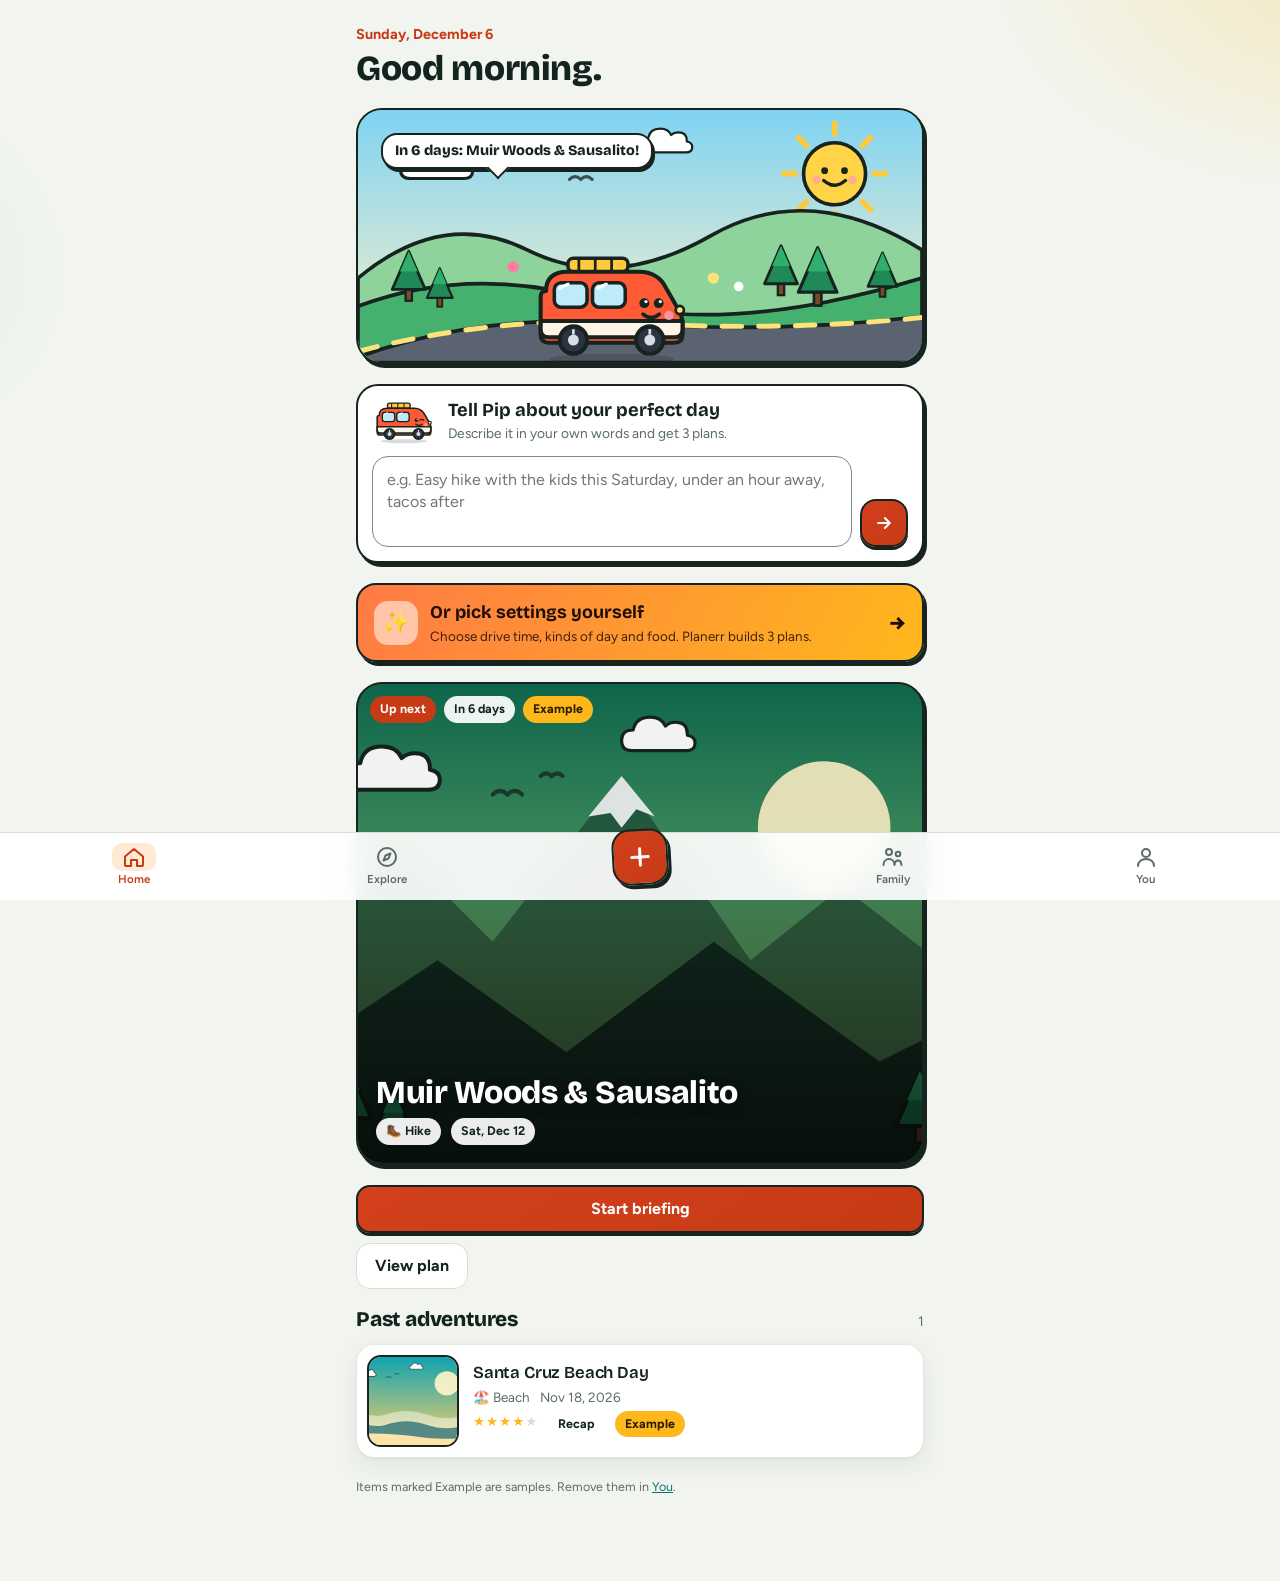
==== commit 9406d504: "Accessibility pass: screen reader, keyboard, contrast and large-text fixes (cache v31) Co-Authored-B" ====
--- a/index.html
+++ b/index.html
@@ -38,7 +38,8 @@
   </a>
 </nav>
 
-<div class="toast" id="toast" role="status" aria-live="polite" hidden></div>
+<div class="toast" id="toast" aria-hidden="true" hidden></div>
+<div class="sr-only" id="announce" role="status" aria-live="polite"></div>
 
 <script src="config.js"></script>
 <script src="js/core.js"></script>
@@ -51,6 +52,5 @@
 <script src="js/trails.js"></script>
 <script src="js/photos.js"></script>
 <script src="js/share.js"></script>
-<script src="js/welcome.js"></script>
 </body>
 </html>
--- a/styles.css
+++ b/styles.css
@@ -8,7 +8,9 @@
   --line: #D6DFD3;
   --coral: #FF5A36;
   --coral-ink: #FFFFFF;
-  --teal: #0A857F;
+  --coral-hi: #D2401C; --coral-strong: #C73A16; /* darker coral for white text on it and coral text, 4.5:1+ */
+  --field-line: #7D8C86;
+  --teal: #08766F;
   --sun: #FFB81C;
   --pine: #0F3D35;
   --good: #11744F;
@@ -33,7 +35,7 @@
 @media (prefers-color-scheme: dark) {
   :root {
     --bg: #0B1513; --surface: #13211E; --surface-2: #1B2D29; --ink: #EAF3EF; --muted: #9DB2AB; --line: #263B35;
-    --coral: #FF7352; --coral-ink: #1A0B06; --teal: #3CC7BF; --sun: #FFC94A; --pine: #CFEDE4;
+    --coral: #FF7352; --coral-hi: #FF7A45; --coral-strong: #FF7352; --field-line: #5F7B72; --coral-ink: #1A0B06; --teal: #3CC7BF; --sun: #FFC94A; --pine: #CFEDE4;
     --good: #5BDDA0; --good-soft: #143528; --warn: #FFA766; --warn-soft: #3A2414; --bad: #FF7D93; --bad-soft: #3B1820;
     --shadow: 0 1px 2px rgba(0, 0, 0, .4);
     --outline: #07100E;
@@ -55,7 +57,7 @@
     radial-gradient(460px 320px at -20% 30%, var(--blob2), transparent 70%),
     var(--bg);
   background-attachment: fixed;
-  font: 16px/1.5 var(--body);
+  font: 1rem/1.5 var(--body); /* rem, so the phone's larger-text setting applies */
   padding-bottom: calc(var(--tabbar-h) + env(safe-area-inset-bottom, 0px) + 16px);
   -webkit-tap-highlight-color: transparent;
 }
@@ -67,7 +69,10 @@
 a { color: var(--teal); }
 button, input, select, textarea { font: inherit; color: inherit; }
 img { max-width: 100%; display: block; }
-:focus-visible { outline: 3px solid var(--coral); outline-offset: 2px; }
+:focus-visible { outline: 3px solid var(--coral-strong); outline-offset: 2px; }
+.viewer :focus-visible { outline-color: #fff; }
+.sr-only { position: absolute; width: 1px; height: 1px; margin: -1px; padding: 0; overflow: hidden; clip: rect(0 0 0 0); white-space: nowrap; border: 0; }
+#app h1:focus, #app [tabindex="-1"]:focus { outline: none; }
 
 .app {
   max-width: 600px; margin: 0 auto;
@@ -92,9 +97,9 @@
 .tabbar a { display: grid; justify-items: center; gap: 2px; color: var(--muted); text-decoration: none; font-size: .72rem; font-weight: 600; padding: 6px 0; }
 .tabbar svg { width: 24px; height: 24px; fill: none; stroke: currentColor; stroke-width: 2; stroke-linecap: round; stroke-linejoin: round; }
 .tabbar a { transition: color .2s; }
-.tabbar a.on { color: var(--coral); }
+.tabbar a.on { color: var(--coral-strong); }
 .tabbar a:not(.tab-new).on svg { background: var(--warn-soft); border-radius: 10px; padding: 2px 10px; box-sizing: content-box; margin: -2px 0; }
-.tabbar .tab-new { justify-self: center; width: 56px; height: 56px; border-radius: 18px; background: linear-gradient(145deg, #FF7A45, var(--coral)); color: #fff; place-content: center; border: 2.5px solid var(--outline); box-shadow: var(--pop); transform: translateY(-10px) rotate(-3deg); padding: 0; }
+.tabbar .tab-new { justify-self: center; width: 56px; height: 56px; border-radius: 18px; background: linear-gradient(145deg, var(--coral-hi), var(--coral-strong)); color: #fff; place-content: center; border: 2.5px solid var(--outline); box-shadow: var(--pop); transform: translateY(-10px) rotate(-3deg); padding: 0; }
 .tabbar .tab-new svg { width: 28px; height: 28px; stroke-width: 2.6; }
 .tabbar .tab-new.on { color: #fff; }
 
@@ -106,7 +111,7 @@
 }
 .btn { transition: transform .12s, box-shadow .12s; }
 .btn:active { transform: translateY(2px); }
-.btn.primary { background: linear-gradient(145deg, #FF7A45, var(--coral)); border: 2.5px solid var(--outline); color: #fff; box-shadow: 0 3px 0 var(--outline); }
+.btn.primary { background: linear-gradient(145deg, var(--coral-hi), var(--coral-strong)); border: 2.5px solid var(--outline); color: #fff; box-shadow: 0 3px 0 var(--outline); }
 .btn.primary:active { box-shadow: 0 1px 0 var(--outline); }
 .btn.dark { background: var(--pine); border-color: var(--pine); color: var(--bg); }
 .btn.ghost { background: transparent; }
@@ -119,11 +124,11 @@
 .field { display: grid; gap: 6px; }
 .field > span, .label { font-size: .78rem; font-weight: 700; color: var(--muted); text-transform: uppercase; letter-spacing: .06em; }
 input[type=text], input[type=number], input[type=date], input[type=time], input[type=search], select, textarea {
-  width: 100%; min-height: 46px; padding: 10px 14px; border-radius: 14px; border: 1.5px solid var(--line);
+  width: 100%; min-height: 46px; padding: 10px 14px; border-radius: 14px; border: 1.5px solid var(--field-line);
   background: var(--surface); min-width: 0;
 }
 textarea { min-height: 80px; resize: vertical; }
-input:focus, select:focus, textarea:focus { outline: none; border-color: var(--coral); }
+input:focus, select:focus, textarea:focus { outline: none; border-color: var(--coral-strong); box-shadow: 0 0 0 2px var(--coral-strong); }
 .grid2 { display: grid; grid-template-columns: 1fr 1fr; gap: 12px; }
 .grid3 { display: grid; grid-template-columns: repeat(3, 1fr); gap: 10px; }
 @media (max-width: 380px) { .grid3 { grid-template-columns: 1fr 1fr; } }
@@ -161,7 +166,7 @@
 .topbar { display: flex; align-items: center; gap: 10px; }
 .topbar h1 { font-size: 1.6rem; }
 .greet { display: grid; gap: 4px; padding-top: 8px; }
-.greet .eyebrow { font-weight: 700; color: var(--coral); font-size: .9rem; }
+.greet .eyebrow { font-weight: 700; color: var(--coral-strong); font-size: .9rem; }
 .greet h1 { font-size: 2.2rem; }
 
 /* ---------- hero ---------- */
@@ -175,7 +180,7 @@
 .hero-top { position: absolute; top: 12px; left: 12px; right: 12px; display: flex; gap: 8px; align-items: center; }
 .hero-top .icon-btn { background: rgba(255,255,255,.9); color: #13241F; }
 .pill { display: inline-flex; align-items: center; gap: 5px; padding: 4px 10px; border-radius: 999px; font-size: .78rem; font-weight: 700; background: rgba(255,255,255,.92); color: #13241F; white-space: nowrap; }
-.pill.coral { background: var(--coral); color: var(--coral-ink); }
+.pill.coral { background: var(--coral-strong); color: var(--coral-ink); }
 .pill.sun { background: var(--sun); color: #2A1A00; }
 .pill.good { background: var(--good-soft); color: var(--good); }
 .pill.warn { background: var(--warn-soft); color: var(--warn); }
@@ -300,7 +305,7 @@
 .brief .hello p { font-size: 1.1rem; font-weight: 500; }
 .wave { display: inline-block; animation: wave 1.6s ease-in-out 2; transform-origin: 70% 70%; }
 @keyframes wave { 0%, 100% { transform: rotate(0); } 20% { transform: rotate(16deg); } 40% { transform: rotate(-8deg); } 60% { transform: rotate(14deg); } }
-@media (prefers-reduced-motion: reduce) { .wave { animation: none; } * { transition: none !important; } }
+@media (prefers-reduced-motion: reduce) { .wave { animation: none; } * { transition: none !important; scroll-behavior: auto !important; } .screen.enter, .msg { animation: none !important; } }
 
 /* live */
 .now-card { background: var(--pine); color: var(--bg); border-radius: 24px; padding: 20px; display: grid; gap: 12px; }
@@ -328,7 +333,7 @@
 
 .steps { margin: 0; padding: 0; list-style: none; counter-reset: s; display: grid; gap: 10px; }
 .steps li { counter-increment: s; display: grid; grid-template-columns: 30px 1fr; gap: 10px; align-items: start; }
-.steps li::before { content: counter(s); width: 28px; height: 28px; border-radius: 50%; background: var(--coral); color: var(--coral-ink); display: grid; place-items: center; font-weight: 800; font-size: .9rem; }
+.steps li::before { content: counter(s); width: 28px; height: 28px; border-radius: 50%; background: var(--coral-strong); color: var(--coral-ink); display: grid; place-items: center; font-weight: 800; font-size: .9rem; }
 
 .sticky-cta { position: sticky; bottom: calc(var(--tabbar-h) + env(safe-area-inset-bottom, 0px) + 10px); z-index: 5; display: flex; gap: 10px; }
 .sticky-cta .btn { flex: 1; box-shadow: 0 8px 24px rgba(15, 45, 38, .2); min-height: 52px; font-size: 1.02rem; }
@@ -349,7 +354,7 @@
 .idea { background: var(--surface); border-radius: 26px; overflow: hidden; border: 2.5px solid var(--outline); box-shadow: var(--pop); display: grid; }
 .idea .hero { border-radius: 0; border: 0; box-shadow: none; border-bottom: 2.5px solid var(--outline); }
 .idea-body { padding: 16px 18px 18px; display: grid; gap: 12px; min-width: 0; }
-.drive-val b { font-family: var(--display); font-size: 1.8rem; font-weight: 800; color: var(--coral); }
+.drive-val b { font-family: var(--display); font-size: 1.8rem; font-weight: 800; color: var(--coral-strong); }
 input[type=range] { width: 100%; accent-color: var(--coral); height: 28px; }
 a.hero { display: block; text-decoration: none; }
 
@@ -418,7 +423,7 @@
 .cs-head small { display: block; color: var(--muted); font-size: .86rem; margin-top: 2px; }
 .composer { display: grid; grid-template-columns: 1fr 48px; gap: 8px; align-items: end; }
 .composer textarea { min-height: 48px; max-height: 140px; resize: none; border-radius: 16px; padding: 12px 14px; line-height: 1.35; }
-.composer .send { width: 48px; height: 48px; border-radius: 16px; border: 2.5px solid var(--outline); background: linear-gradient(145deg, #FF7A45, var(--coral)); color: #fff; display: grid; place-items: center; cursor: pointer; box-shadow: 0 3px 0 var(--outline); }
+.composer .send { width: 48px; height: 48px; border-radius: 16px; border: 2.5px solid var(--outline); background: linear-gradient(145deg, var(--coral-hi), var(--coral-strong)); color: #fff; display: grid; place-items: center; cursor: pointer; box-shadow: 0 3px 0 var(--outline); }
 .composer .send:active { transform: translateY(2px); box-shadow: 0 1px 0 var(--outline); }
 .chat-screen { padding-bottom: 92px; }
 .chat-screen.enter { animation: none; }
@@ -430,7 +435,7 @@
 .pip-msg .av { width: 46px; flex: 0 0 46px; }
 .pip-msg .bub { background: var(--surface); border: 2px solid var(--outline); border-bottom-left-radius: 6px; box-shadow: 2px 3px 0 var(--outline); }
 .me-msg { justify-content: flex-end; }
-.me-msg .bub { background: linear-gradient(145deg, #FF7A45, var(--coral)); color: #fff; border-bottom-right-radius: 6px; font-weight: 500; }
+.me-msg .bub { background: linear-gradient(145deg, var(--coral-hi), var(--coral-strong)); color: #fff; border-bottom-right-radius: 6px; font-weight: 500; }
 .chat-sum { display: grid; gap: 4px; background: var(--surface-2); border-radius: 14px; padding: 10px 12px; }
 .chat-sum > div { display: grid; grid-template-columns: 22px 1fr; gap: 6px; align-items: start; }
 .chat-examples { padding-left: 54px; }
@@ -508,23 +513,12 @@
 /* Shared plan view (js/share.js) */
 .share-head h1 { font-size: 1.5rem; margin: 6px 0 2px; }
 
-/* First-time welcome (js/welcome.js) */
-.welcome { position: fixed; inset: 0; z-index: 100; display: grid; align-items: end; background: rgba(11, 21, 19, .55); padding: 0; }
-.wl-card { background: var(--bg); border-radius: 28px 28px 0 0; border-top: 2.5px solid var(--outline); padding: 18px 0 calc(16px + env(safe-area-inset-bottom, 0px)); display: grid; gap: 14px; max-width: 520px; width: 100%; margin: 0 auto; max-height: 100%; overflow: hidden; }
-.wl-track { display: flex; overflow-x: auto; scroll-snap-type: x mandatory; scrollbar-width: none; overscroll-behavior-x: contain; }
-.wl-track::-webkit-scrollbar { display: none; }
-.wl-slide { flex: 0 0 100%; scroll-snap-align: center; padding: 0 22px; display: grid; gap: 10px; align-content: start; text-align: center; box-sizing: border-box; min-width: 0; }
-.wl-art { display: grid; justify-items: center; background: color-mix(in srgb, var(--sun) 35%, var(--surface-2)); border-radius: 22px; padding: 18px 0 8px; border: 2px solid var(--line); }
-.wl-art .pip { width: 150px; height: auto; }
-.wl-slide h2 { font-size: 1.4rem; margin: 6px 0 0; }
-.wl-slide p { margin: 0; color: var(--muted); line-height: 1.45; }
-.wl-slide p b { color: var(--ink); }
-.wl-list { list-style: none; margin: 0; padding: 0; display: grid; gap: 6px; text-align: left; justify-self: center; font-weight: 600; }
-.wl-tip { font-size: .9rem; background: var(--surface-2); border-radius: 14px; padding: 10px 12px; }
-.wl-dots { display: flex; justify-content: center; gap: 8px; }
-.wl-dots i { width: 8px; height: 8px; border-radius: 50%; background: var(--line); transition: width .2s, background .2s; }
-.wl-dots i.on { width: 22px; border-radius: 8px; background: var(--coral); }
-.wl-btns { display: flex; justify-content: space-between; gap: 10px; padding: 0 22px; }
-.wl-btns .btn.primary { margin-left: auto; min-width: 120px; }
-@media (prefers-reduced-motion: reduce) { .wl-track { scroll-behavior: auto; } .wl-dots i { transition: none; } }
-.wl-btns [hidden] { display: none; }
+/* ---------- large text: wrap instead of scrolling sideways ---------- */
+.row, .hero-top { flex-wrap: wrap; }
+.btn { white-space: normal; text-align: center; }
+h1, h2, h3, .type-opt, .greet, .field > span { overflow-wrap: anywhere; }
+.type-opt { min-width: 0; }
+.star-input { flex-wrap: wrap; }
+.trail-stats { grid-template-columns: repeat(auto-fit, minmax(5.5rem, 1fr)); }
+.trail-stats > div { min-width: 0; }
+.pill { white-space: normal; max-width: 100%; }
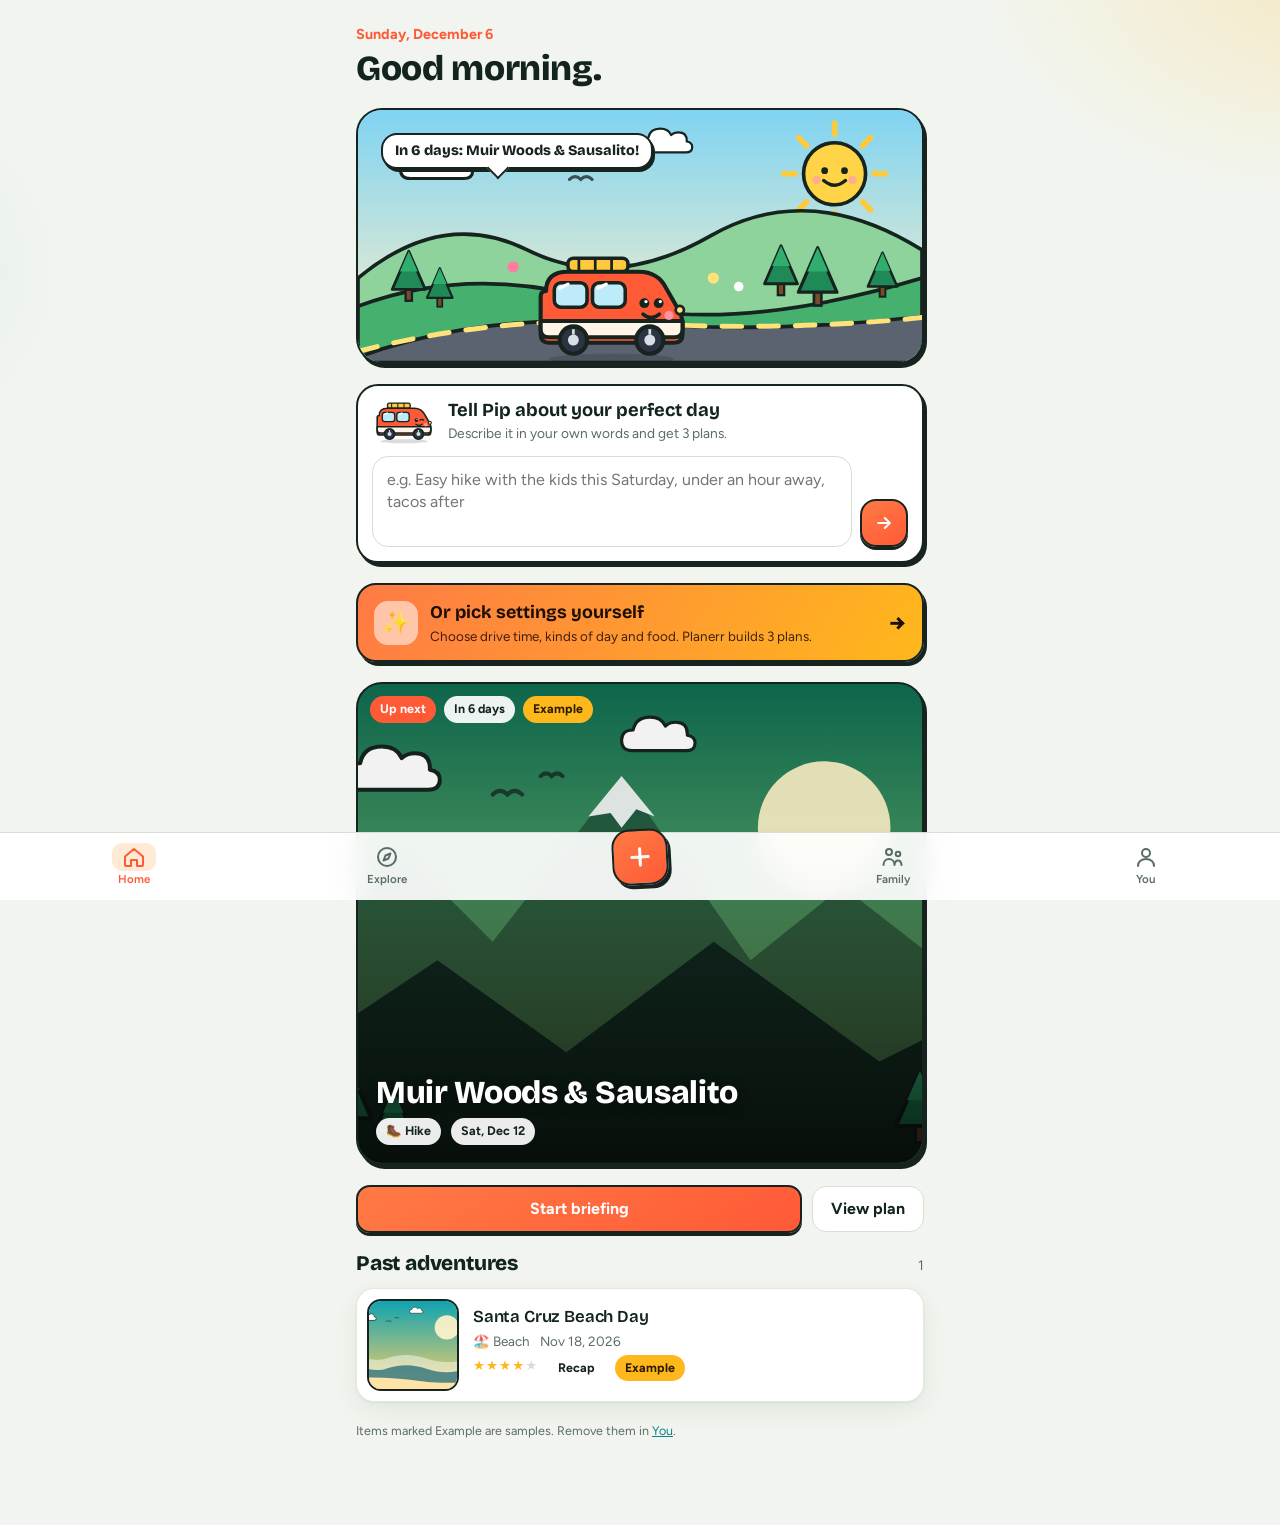
==== commit 9f8d6d7e: "Merge pull request #24 from tokaydesigns-wq/claude/actual-spend-a6763e Log what you really spent and" ====
--- a/index.html
+++ b/index.html
@@ -38,8 +38,7 @@
   </a>
 </nav>
 
-<div class="toast" id="toast" aria-hidden="true" hidden></div>
-<div class="sr-only" id="announce" role="status" aria-live="polite"></div>
+<div class="toast" id="toast" role="status" aria-live="polite" hidden></div>
 
 <script src="config.js"></script>
 <script src="js/core.js"></script>
@@ -51,6 +50,7 @@
 <script src="js/chat.js"></script>
 <script src="js/trails.js"></script>
 <script src="js/photos.js"></script>
+<script src="js/spend.js"></script>
 <script src="js/share.js"></script>
 </body>
 </html>
--- a/styles.css
+++ b/styles.css
@@ -8,9 +8,7 @@
   --line: #D6DFD3;
   --coral: #FF5A36;
   --coral-ink: #FFFFFF;
-  --coral-hi: #D2401C; --coral-strong: #C73A16; /* darker coral for white text on it and coral text, 4.5:1+ */
-  --field-line: #7D8C86;
-  --teal: #08766F;
+  --teal: #0A857F;
   --sun: #FFB81C;
   --pine: #0F3D35;
   --good: #11744F;
@@ -35,7 +33,7 @@
 @media (prefers-color-scheme: dark) {
   :root {
     --bg: #0B1513; --surface: #13211E; --surface-2: #1B2D29; --ink: #EAF3EF; --muted: #9DB2AB; --line: #263B35;
-    --coral: #FF7352; --coral-hi: #FF7A45; --coral-strong: #FF7352; --field-line: #5F7B72; --coral-ink: #1A0B06; --teal: #3CC7BF; --sun: #FFC94A; --pine: #CFEDE4;
+    --coral: #FF7352; --coral-ink: #1A0B06; --teal: #3CC7BF; --sun: #FFC94A; --pine: #CFEDE4;
     --good: #5BDDA0; --good-soft: #143528; --warn: #FFA766; --warn-soft: #3A2414; --bad: #FF7D93; --bad-soft: #3B1820;
     --shadow: 0 1px 2px rgba(0, 0, 0, .4);
     --outline: #07100E;
@@ -57,7 +55,7 @@
     radial-gradient(460px 320px at -20% 30%, var(--blob2), transparent 70%),
     var(--bg);
   background-attachment: fixed;
-  font: 1rem/1.5 var(--body); /* rem, so the phone's larger-text setting applies */
+  font: 16px/1.5 var(--body);
   padding-bottom: calc(var(--tabbar-h) + env(safe-area-inset-bottom, 0px) + 16px);
   -webkit-tap-highlight-color: transparent;
 }
@@ -69,10 +67,7 @@
 a { color: var(--teal); }
 button, input, select, textarea { font: inherit; color: inherit; }
 img { max-width: 100%; display: block; }
-:focus-visible { outline: 3px solid var(--coral-strong); outline-offset: 2px; }
-.viewer :focus-visible { outline-color: #fff; }
-.sr-only { position: absolute; width: 1px; height: 1px; margin: -1px; padding: 0; overflow: hidden; clip: rect(0 0 0 0); white-space: nowrap; border: 0; }
-#app h1:focus, #app [tabindex="-1"]:focus { outline: none; }
+:focus-visible { outline: 3px solid var(--coral); outline-offset: 2px; }
 
 .app {
   max-width: 600px; margin: 0 auto;
@@ -97,9 +92,9 @@
 .tabbar a { display: grid; justify-items: center; gap: 2px; color: var(--muted); text-decoration: none; font-size: .72rem; font-weight: 600; padding: 6px 0; }
 .tabbar svg { width: 24px; height: 24px; fill: none; stroke: currentColor; stroke-width: 2; stroke-linecap: round; stroke-linejoin: round; }
 .tabbar a { transition: color .2s; }
-.tabbar a.on { color: var(--coral-strong); }
+.tabbar a.on { color: var(--coral); }
 .tabbar a:not(.tab-new).on svg { background: var(--warn-soft); border-radius: 10px; padding: 2px 10px; box-sizing: content-box; margin: -2px 0; }
-.tabbar .tab-new { justify-self: center; width: 56px; height: 56px; border-radius: 18px; background: linear-gradient(145deg, var(--coral-hi), var(--coral-strong)); color: #fff; place-content: center; border: 2.5px solid var(--outline); box-shadow: var(--pop); transform: translateY(-10px) rotate(-3deg); padding: 0; }
+.tabbar .tab-new { justify-self: center; width: 56px; height: 56px; border-radius: 18px; background: linear-gradient(145deg, #FF7A45, var(--coral)); color: #fff; place-content: center; border: 2.5px solid var(--outline); box-shadow: var(--pop); transform: translateY(-10px) rotate(-3deg); padding: 0; }
 .tabbar .tab-new svg { width: 28px; height: 28px; stroke-width: 2.6; }
 .tabbar .tab-new.on { color: #fff; }
 
@@ -111,7 +106,7 @@
 }
 .btn { transition: transform .12s, box-shadow .12s; }
 .btn:active { transform: translateY(2px); }
-.btn.primary { background: linear-gradient(145deg, var(--coral-hi), var(--coral-strong)); border: 2.5px solid var(--outline); color: #fff; box-shadow: 0 3px 0 var(--outline); }
+.btn.primary { background: linear-gradient(145deg, #FF7A45, var(--coral)); border: 2.5px solid var(--outline); color: #fff; box-shadow: 0 3px 0 var(--outline); }
 .btn.primary:active { box-shadow: 0 1px 0 var(--outline); }
 .btn.dark { background: var(--pine); border-color: var(--pine); color: var(--bg); }
 .btn.ghost { background: transparent; }
@@ -124,11 +119,11 @@
 .field { display: grid; gap: 6px; }
 .field > span, .label { font-size: .78rem; font-weight: 700; color: var(--muted); text-transform: uppercase; letter-spacing: .06em; }
 input[type=text], input[type=number], input[type=date], input[type=time], input[type=search], select, textarea {
-  width: 100%; min-height: 46px; padding: 10px 14px; border-radius: 14px; border: 1.5px solid var(--field-line);
+  width: 100%; min-height: 46px; padding: 10px 14px; border-radius: 14px; border: 1.5px solid var(--line);
   background: var(--surface); min-width: 0;
 }
 textarea { min-height: 80px; resize: vertical; }
-input:focus, select:focus, textarea:focus { outline: none; border-color: var(--coral-strong); box-shadow: 0 0 0 2px var(--coral-strong); }
+input:focus, select:focus, textarea:focus { outline: none; border-color: var(--coral); }
 .grid2 { display: grid; grid-template-columns: 1fr 1fr; gap: 12px; }
 .grid3 { display: grid; grid-template-columns: repeat(3, 1fr); gap: 10px; }
 @media (max-width: 380px) { .grid3 { grid-template-columns: 1fr 1fr; } }
@@ -166,7 +161,7 @@
 .topbar { display: flex; align-items: center; gap: 10px; }
 .topbar h1 { font-size: 1.6rem; }
 .greet { display: grid; gap: 4px; padding-top: 8px; }
-.greet .eyebrow { font-weight: 700; color: var(--coral-strong); font-size: .9rem; }
+.greet .eyebrow { font-weight: 700; color: var(--coral); font-size: .9rem; }
 .greet h1 { font-size: 2.2rem; }
 
 /* ---------- hero ---------- */
@@ -180,7 +175,7 @@
 .hero-top { position: absolute; top: 12px; left: 12px; right: 12px; display: flex; gap: 8px; align-items: center; }
 .hero-top .icon-btn { background: rgba(255,255,255,.9); color: #13241F; }
 .pill { display: inline-flex; align-items: center; gap: 5px; padding: 4px 10px; border-radius: 999px; font-size: .78rem; font-weight: 700; background: rgba(255,255,255,.92); color: #13241F; white-space: nowrap; }
-.pill.coral { background: var(--coral-strong); color: var(--coral-ink); }
+.pill.coral { background: var(--coral); color: var(--coral-ink); }
 .pill.sun { background: var(--sun); color: #2A1A00; }
 .pill.good { background: var(--good-soft); color: var(--good); }
 .pill.warn { background: var(--warn-soft); color: var(--warn); }
@@ -305,7 +300,7 @@
 .brief .hello p { font-size: 1.1rem; font-weight: 500; }
 .wave { display: inline-block; animation: wave 1.6s ease-in-out 2; transform-origin: 70% 70%; }
 @keyframes wave { 0%, 100% { transform: rotate(0); } 20% { transform: rotate(16deg); } 40% { transform: rotate(-8deg); } 60% { transform: rotate(14deg); } }
-@media (prefers-reduced-motion: reduce) { .wave { animation: none; } * { transition: none !important; scroll-behavior: auto !important; } .screen.enter, .msg { animation: none !important; } }
+@media (prefers-reduced-motion: reduce) { .wave { animation: none; } * { transition: none !important; } }
 
 /* live */
 .now-card { background: var(--pine); color: var(--bg); border-radius: 24px; padding: 20px; display: grid; gap: 12px; }
@@ -333,7 +328,7 @@
 
 .steps { margin: 0; padding: 0; list-style: none; counter-reset: s; display: grid; gap: 10px; }
 .steps li { counter-increment: s; display: grid; grid-template-columns: 30px 1fr; gap: 10px; align-items: start; }
-.steps li::before { content: counter(s); width: 28px; height: 28px; border-radius: 50%; background: var(--coral-strong); color: var(--coral-ink); display: grid; place-items: center; font-weight: 800; font-size: .9rem; }
+.steps li::before { content: counter(s); width: 28px; height: 28px; border-radius: 50%; background: var(--coral); color: var(--coral-ink); display: grid; place-items: center; font-weight: 800; font-size: .9rem; }
 
 .sticky-cta { position: sticky; bottom: calc(var(--tabbar-h) + env(safe-area-inset-bottom, 0px) + 10px); z-index: 5; display: flex; gap: 10px; }
 .sticky-cta .btn { flex: 1; box-shadow: 0 8px 24px rgba(15, 45, 38, .2); min-height: 52px; font-size: 1.02rem; }
@@ -354,7 +349,7 @@
 .idea { background: var(--surface); border-radius: 26px; overflow: hidden; border: 2.5px solid var(--outline); box-shadow: var(--pop); display: grid; }
 .idea .hero { border-radius: 0; border: 0; box-shadow: none; border-bottom: 2.5px solid var(--outline); }
 .idea-body { padding: 16px 18px 18px; display: grid; gap: 12px; min-width: 0; }
-.drive-val b { font-family: var(--display); font-size: 1.8rem; font-weight: 800; color: var(--coral-strong); }
+.drive-val b { font-family: var(--display); font-size: 1.8rem; font-weight: 800; color: var(--coral); }
 input[type=range] { width: 100%; accent-color: var(--coral); height: 28px; }
 a.hero { display: block; text-decoration: none; }
 
@@ -423,7 +418,7 @@
 .cs-head small { display: block; color: var(--muted); font-size: .86rem; margin-top: 2px; }
 .composer { display: grid; grid-template-columns: 1fr 48px; gap: 8px; align-items: end; }
 .composer textarea { min-height: 48px; max-height: 140px; resize: none; border-radius: 16px; padding: 12px 14px; line-height: 1.35; }
-.composer .send { width: 48px; height: 48px; border-radius: 16px; border: 2.5px solid var(--outline); background: linear-gradient(145deg, var(--coral-hi), var(--coral-strong)); color: #fff; display: grid; place-items: center; cursor: pointer; box-shadow: 0 3px 0 var(--outline); }
+.composer .send { width: 48px; height: 48px; border-radius: 16px; border: 2.5px solid var(--outline); background: linear-gradient(145deg, #FF7A45, var(--coral)); color: #fff; display: grid; place-items: center; cursor: pointer; box-shadow: 0 3px 0 var(--outline); }
 .composer .send:active { transform: translateY(2px); box-shadow: 0 1px 0 var(--outline); }
 .chat-screen { padding-bottom: 92px; }
 .chat-screen.enter { animation: none; }
@@ -435,7 +430,7 @@
 .pip-msg .av { width: 46px; flex: 0 0 46px; }
 .pip-msg .bub { background: var(--surface); border: 2px solid var(--outline); border-bottom-left-radius: 6px; box-shadow: 2px 3px 0 var(--outline); }
 .me-msg { justify-content: flex-end; }
-.me-msg .bub { background: linear-gradient(145deg, var(--coral-hi), var(--coral-strong)); color: #fff; border-bottom-right-radius: 6px; font-weight: 500; }
+.me-msg .bub { background: linear-gradient(145deg, #FF7A45, var(--coral)); color: #fff; border-bottom-right-radius: 6px; font-weight: 500; }
 .chat-sum { display: grid; gap: 4px; background: var(--surface-2); border-radius: 14px; padding: 10px 12px; }
 .chat-sum > div { display: grid; grid-template-columns: 22px 1fr; gap: 6px; align-items: start; }
 .chat-examples { padding-left: 54px; }
@@ -513,12 +508,21 @@
 /* Shared plan view (js/share.js) */
 .share-head h1 { font-size: 1.5rem; margin: 6px 0 2px; }
 
-/* ---------- large text: wrap instead of scrolling sideways ---------- */
-.row, .hero-top { flex-wrap: wrap; }
-.btn { white-space: normal; text-align: center; }
-h1, h2, h3, .type-opt, .greet, .field > span { overflow-wrap: anywhere; }
-.type-opt { min-width: 0; }
-.star-input { flex-wrap: wrap; }
-.trail-stats { grid-template-columns: repeat(auto-fit, minmax(5.5rem, 1fr)); }
-.trail-stats > div { min-width: 0; }
-.pill { white-space: normal; max-width: 100%; }
+/* ---- spending ---- */
+.sp-total { margin: 0; font-size: 1.05rem; }
+.sp-form { display: grid; gap: 12px; padding: 12px 0; }
+.sp-form input, .sp-form select { min-width: 0; width: 100%; }
+.sp-verdict { margin: 4px 0 8px; }
+.sp-rows { display: grid; gap: 12px; }
+.sp-row { display: grid; grid-template-columns: 1fr auto; gap: 4px 10px; font-size: .9rem; min-width: 0; }
+.sp-nums { font-variant-numeric: tabular-nums; text-align: right; font-weight: 700; }
+.sp-nums .muted { font-weight: 500; }
+.sp-bars { grid-column: 1 / -1; display: grid; gap: 3px; }
+.sp-est, .sp-act { height: 8px; border-radius: 99px; min-width: 2px; }
+.sp-est { background: var(--line); }
+.sp-act { background: var(--teal); }
+.sp-act.over { background: var(--coral); }
+.sp-key { margin: 8px 0 0; }
+.sp-dot { display: inline-block; width: 10px; height: 10px; border-radius: 99px; vertical-align: middle; margin: 0 2px 0 6px; }
+.sp-dot.est { background: var(--line); }
+.sp-dot.act { background: var(--teal); }
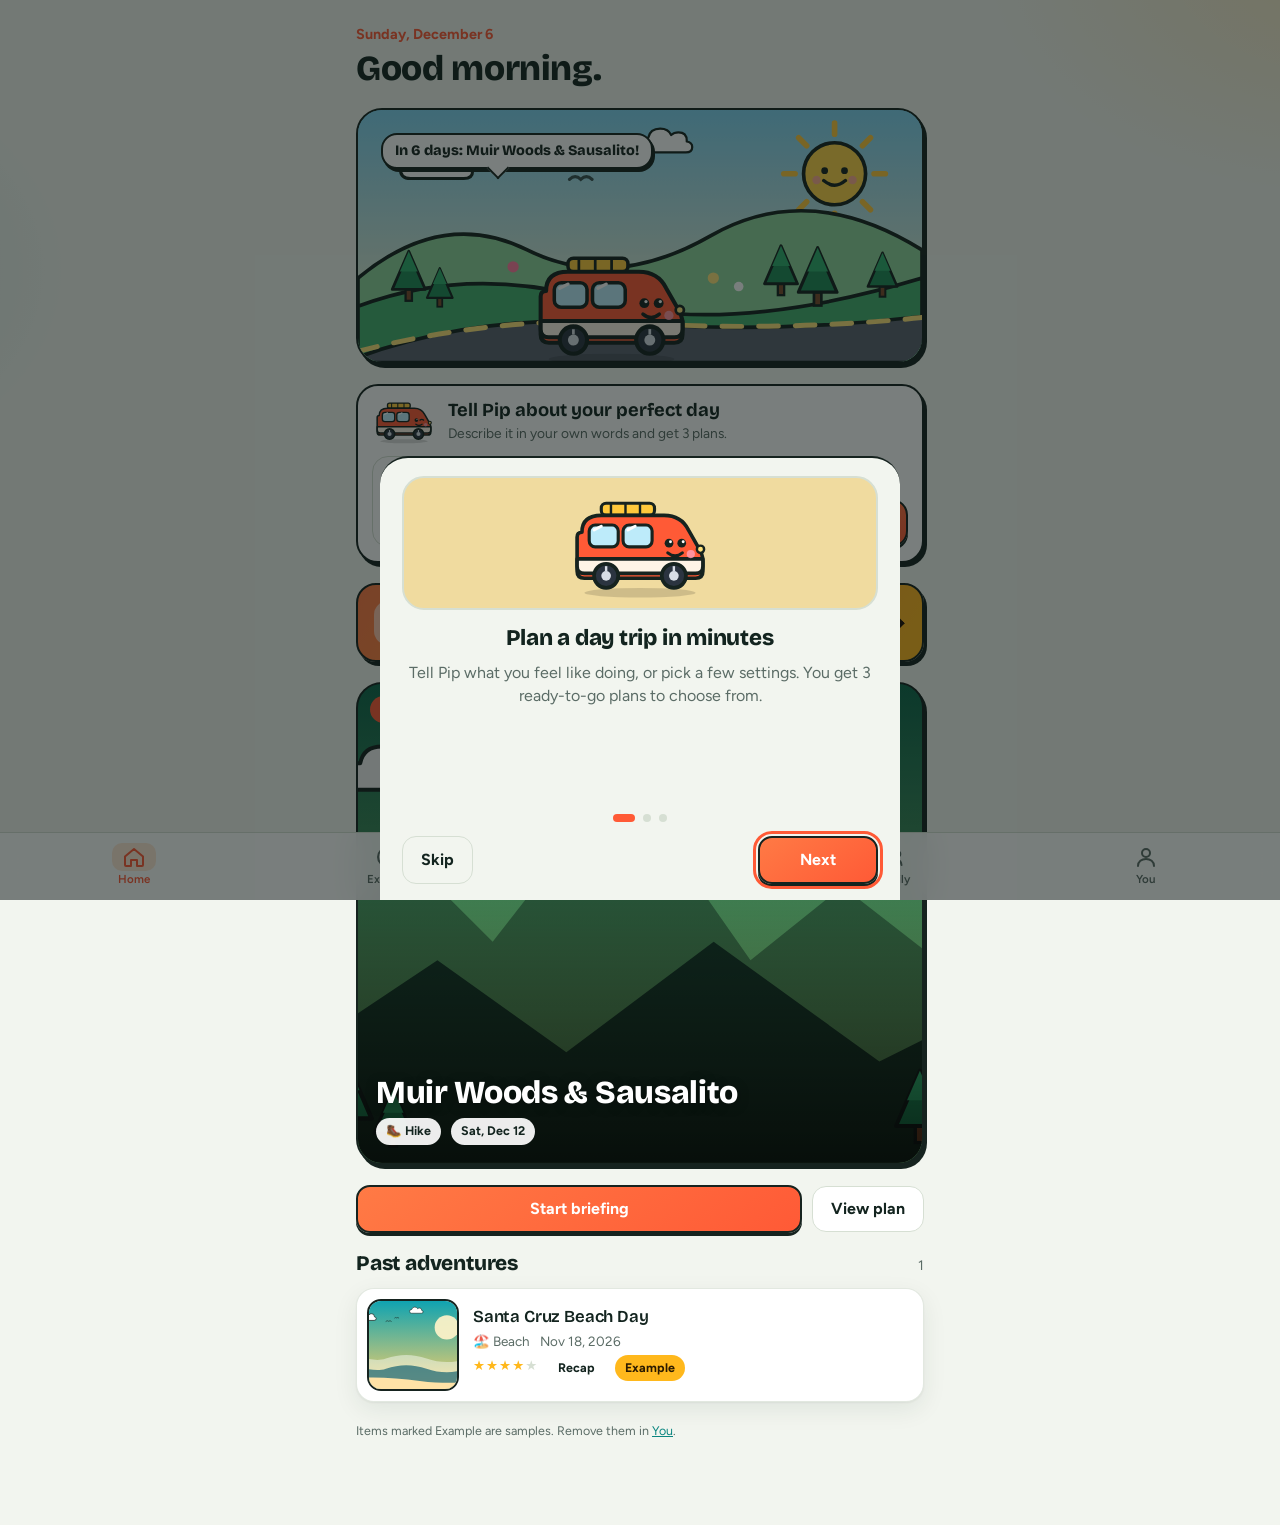
==== commit dbf7ae1f: "Merge main into welcome (with spend tracking), cache v31 Co-Authored-By: Claude Opus 5.5 <noreply@an" ====
--- a/index.html
+++ b/index.html
@@ -52,5 +52,6 @@
 <script src="js/photos.js"></script>
 <script src="js/spend.js"></script>
 <script src="js/share.js"></script>
+<script src="js/welcome.js"></script>
 </body>
 </html>
--- a/styles.css
+++ b/styles.css
@@ -508,6 +508,27 @@
 /* Shared plan view (js/share.js) */
 .share-head h1 { font-size: 1.5rem; margin: 6px 0 2px; }
 
+/* First-time welcome (js/welcome.js) */
+.welcome { position: fixed; inset: 0; z-index: 100; display: grid; align-items: end; background: rgba(11, 21, 19, .55); padding: 0; }
+.wl-card { background: var(--bg); border-radius: 28px 28px 0 0; border-top: 2.5px solid var(--outline); padding: 18px 0 calc(16px + env(safe-area-inset-bottom, 0px)); display: grid; gap: 14px; max-width: 520px; width: 100%; margin: 0 auto; max-height: 100%; overflow: hidden; }
+.wl-track { display: flex; overflow-x: auto; scroll-snap-type: x mandatory; scrollbar-width: none; overscroll-behavior-x: contain; }
+.wl-track::-webkit-scrollbar { display: none; }
+.wl-slide { flex: 0 0 100%; scroll-snap-align: center; padding: 0 22px; display: grid; gap: 10px; align-content: start; text-align: center; box-sizing: border-box; min-width: 0; }
+.wl-art { display: grid; justify-items: center; background: color-mix(in srgb, var(--sun) 35%, var(--surface-2)); border-radius: 22px; padding: 18px 0 8px; border: 2px solid var(--line); }
+.wl-art .pip { width: 150px; height: auto; }
+.wl-slide h2 { font-size: 1.4rem; margin: 6px 0 0; }
+.wl-slide p { margin: 0; color: var(--muted); line-height: 1.45; }
+.wl-slide p b { color: var(--ink); }
+.wl-list { list-style: none; margin: 0; padding: 0; display: grid; gap: 6px; text-align: left; justify-self: center; font-weight: 600; }
+.wl-tip { font-size: .9rem; background: var(--surface-2); border-radius: 14px; padding: 10px 12px; }
+.wl-dots { display: flex; justify-content: center; gap: 8px; }
+.wl-dots i { width: 8px; height: 8px; border-radius: 50%; background: var(--line); transition: width .2s, background .2s; }
+.wl-dots i.on { width: 22px; border-radius: 8px; background: var(--coral); }
+.wl-btns { display: flex; justify-content: space-between; gap: 10px; padding: 0 22px; }
+.wl-btns .btn.primary { margin-left: auto; min-width: 120px; }
+@media (prefers-reduced-motion: reduce) { .wl-track { scroll-behavior: auto; } .wl-dots i { transition: none; } }
+.wl-btns [hidden] { display: none; }
+
 /* ---- spending ---- */
 .sp-total { margin: 0; font-size: 1.05rem; }
 .sp-form { display: grid; gap: 12px; padding: 12px 0; }
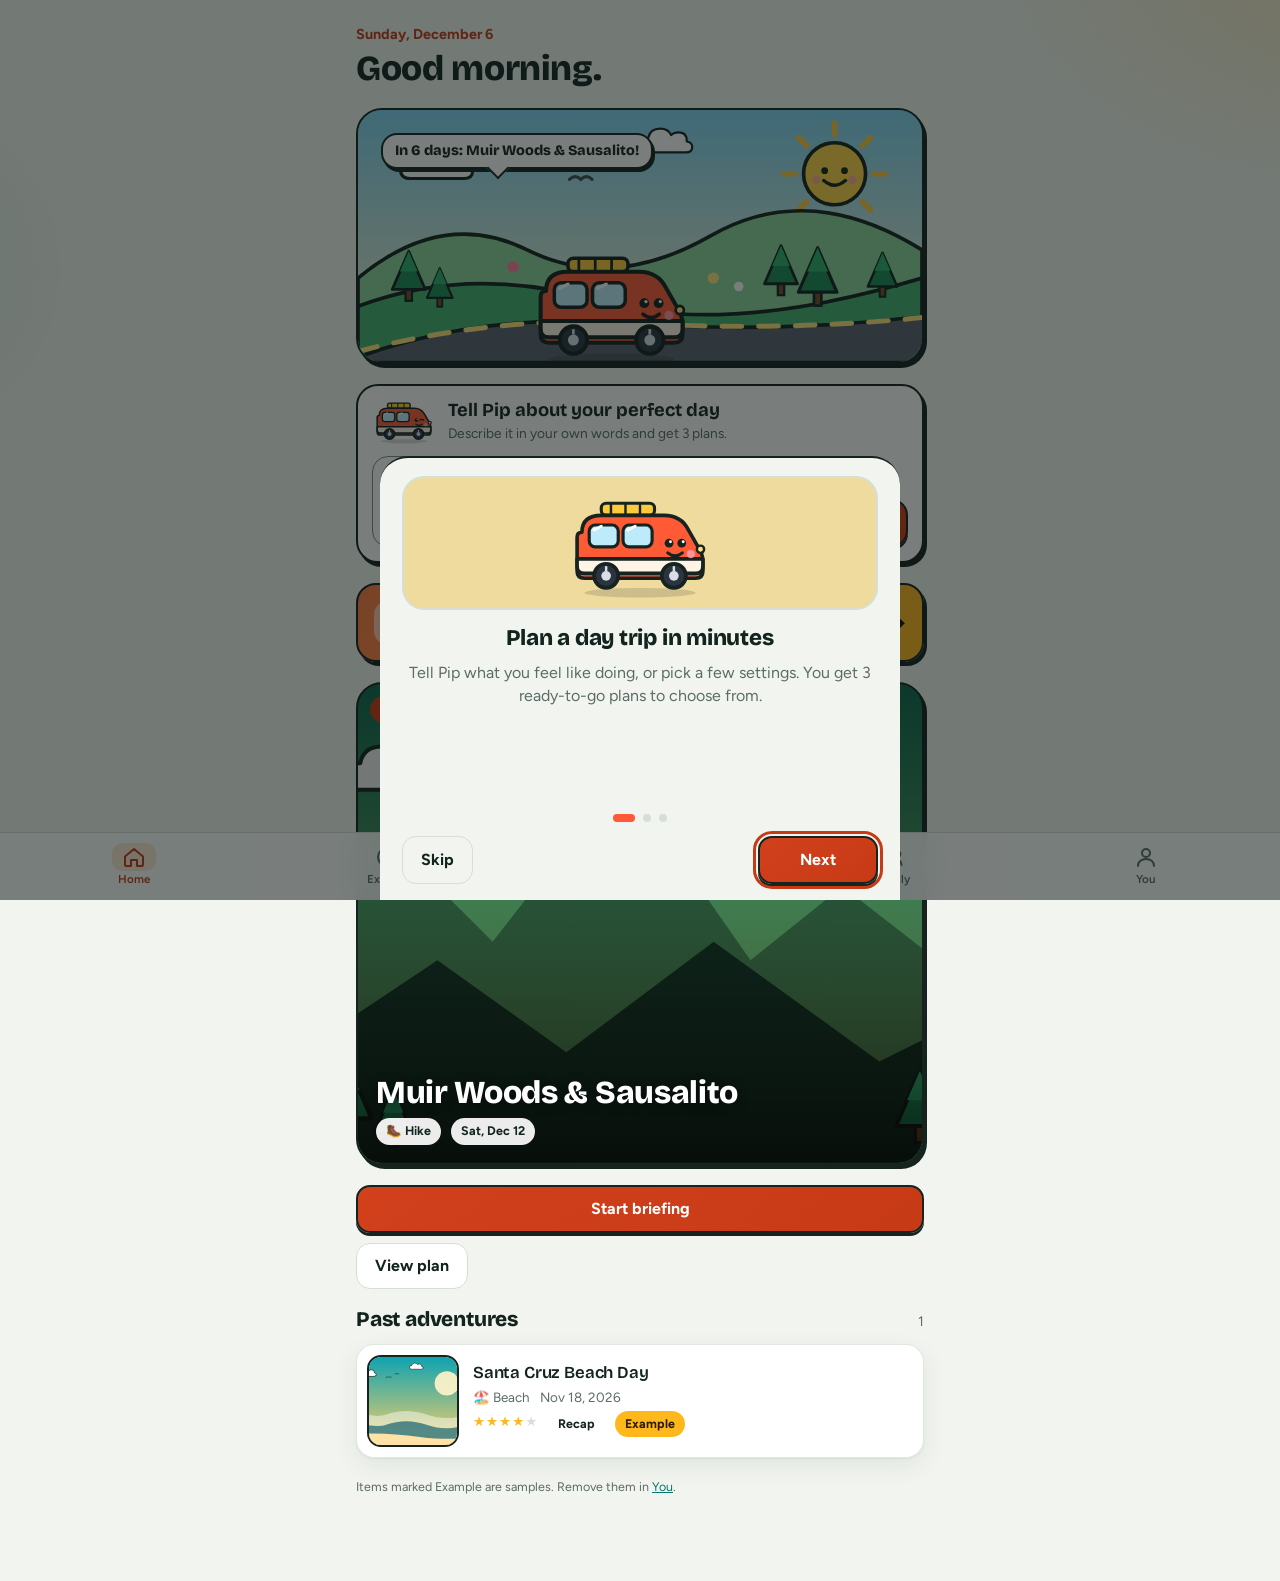
==== commit bcf5f364: "Merge main into accessibility pass, cache v32 Chips that already have a role (spend categories use r" ====
--- a/index.html
+++ b/index.html
@@ -38,7 +38,8 @@
   </a>
 </nav>
 
-<div class="toast" id="toast" role="status" aria-live="polite" hidden></div>
+<div class="toast" id="toast" aria-hidden="true" hidden></div>
+<div class="sr-only" id="announce" role="status" aria-live="polite"></div>
 
 <script src="config.js"></script>
 <script src="js/core.js"></script>
--- a/styles.css
+++ b/styles.css
@@ -8,7 +8,9 @@
   --line: #D6DFD3;
   --coral: #FF5A36;
   --coral-ink: #FFFFFF;
-  --teal: #0A857F;
+  --coral-hi: #D2401C; --coral-strong: #C73A16; /* darker coral for white text on it and coral text, 4.5:1+ */
+  --field-line: #7D8C86;
+  --teal: #08766F;
   --sun: #FFB81C;
   --pine: #0F3D35;
   --good: #11744F;
@@ -33,7 +35,7 @@
 @media (prefers-color-scheme: dark) {
   :root {
     --bg: #0B1513; --surface: #13211E; --surface-2: #1B2D29; --ink: #EAF3EF; --muted: #9DB2AB; --line: #263B35;
-    --coral: #FF7352; --coral-ink: #1A0B06; --teal: #3CC7BF; --sun: #FFC94A; --pine: #CFEDE4;
+    --coral: #FF7352; --coral-hi: #FF7A45; --coral-strong: #FF7352; --field-line: #5F7B72; --coral-ink: #1A0B06; --teal: #3CC7BF; --sun: #FFC94A; --pine: #CFEDE4;
     --good: #5BDDA0; --good-soft: #143528; --warn: #FFA766; --warn-soft: #3A2414; --bad: #FF7D93; --bad-soft: #3B1820;
     --shadow: 0 1px 2px rgba(0, 0, 0, .4);
     --outline: #07100E;
@@ -55,7 +57,7 @@
     radial-gradient(460px 320px at -20% 30%, var(--blob2), transparent 70%),
     var(--bg);
   background-attachment: fixed;
-  font: 16px/1.5 var(--body);
+  font: 1rem/1.5 var(--body); /* rem, so the phone's larger-text setting applies */
   padding-bottom: calc(var(--tabbar-h) + env(safe-area-inset-bottom, 0px) + 16px);
   -webkit-tap-highlight-color: transparent;
 }
@@ -67,7 +69,10 @@
 a { color: var(--teal); }
 button, input, select, textarea { font: inherit; color: inherit; }
 img { max-width: 100%; display: block; }
-:focus-visible { outline: 3px solid var(--coral); outline-offset: 2px; }
+:focus-visible { outline: 3px solid var(--coral-strong); outline-offset: 2px; }
+.viewer :focus-visible { outline-color: #fff; }
+.sr-only { position: absolute; width: 1px; height: 1px; margin: -1px; padding: 0; overflow: hidden; clip: rect(0 0 0 0); white-space: nowrap; border: 0; }
+#app h1:focus, #app [tabindex="-1"]:focus { outline: none; }
 
 .app {
   max-width: 600px; margin: 0 auto;
@@ -92,9 +97,9 @@
 .tabbar a { display: grid; justify-items: center; gap: 2px; color: var(--muted); text-decoration: none; font-size: .72rem; font-weight: 600; padding: 6px 0; }
 .tabbar svg { width: 24px; height: 24px; fill: none; stroke: currentColor; stroke-width: 2; stroke-linecap: round; stroke-linejoin: round; }
 .tabbar a { transition: color .2s; }
-.tabbar a.on { color: var(--coral); }
+.tabbar a.on { color: var(--coral-strong); }
 .tabbar a:not(.tab-new).on svg { background: var(--warn-soft); border-radius: 10px; padding: 2px 10px; box-sizing: content-box; margin: -2px 0; }
-.tabbar .tab-new { justify-self: center; width: 56px; height: 56px; border-radius: 18px; background: linear-gradient(145deg, #FF7A45, var(--coral)); color: #fff; place-content: center; border: 2.5px solid var(--outline); box-shadow: var(--pop); transform: translateY(-10px) rotate(-3deg); padding: 0; }
+.tabbar .tab-new { justify-self: center; width: 56px; height: 56px; border-radius: 18px; background: linear-gradient(145deg, var(--coral-hi), var(--coral-strong)); color: #fff; place-content: center; border: 2.5px solid var(--outline); box-shadow: var(--pop); transform: translateY(-10px) rotate(-3deg); padding: 0; }
 .tabbar .tab-new svg { width: 28px; height: 28px; stroke-width: 2.6; }
 .tabbar .tab-new.on { color: #fff; }
 
@@ -106,7 +111,7 @@
 }
 .btn { transition: transform .12s, box-shadow .12s; }
 .btn:active { transform: translateY(2px); }
-.btn.primary { background: linear-gradient(145deg, #FF7A45, var(--coral)); border: 2.5px solid var(--outline); color: #fff; box-shadow: 0 3px 0 var(--outline); }
+.btn.primary { background: linear-gradient(145deg, var(--coral-hi), var(--coral-strong)); border: 2.5px solid var(--outline); color: #fff; box-shadow: 0 3px 0 var(--outline); }
 .btn.primary:active { box-shadow: 0 1px 0 var(--outline); }
 .btn.dark { background: var(--pine); border-color: var(--pine); color: var(--bg); }
 .btn.ghost { background: transparent; }
@@ -119,11 +124,11 @@
 .field { display: grid; gap: 6px; }
 .field > span, .label { font-size: .78rem; font-weight: 700; color: var(--muted); text-transform: uppercase; letter-spacing: .06em; }
 input[type=text], input[type=number], input[type=date], input[type=time], input[type=search], select, textarea {
-  width: 100%; min-height: 46px; padding: 10px 14px; border-radius: 14px; border: 1.5px solid var(--line);
+  width: 100%; min-height: 46px; padding: 10px 14px; border-radius: 14px; border: 1.5px solid var(--field-line);
   background: var(--surface); min-width: 0;
 }
 textarea { min-height: 80px; resize: vertical; }
-input:focus, select:focus, textarea:focus { outline: none; border-color: var(--coral); }
+input:focus, select:focus, textarea:focus { outline: none; border-color: var(--coral-strong); box-shadow: 0 0 0 2px var(--coral-strong); }
 .grid2 { display: grid; grid-template-columns: 1fr 1fr; gap: 12px; }
 .grid3 { display: grid; grid-template-columns: repeat(3, 1fr); gap: 10px; }
 @media (max-width: 380px) { .grid3 { grid-template-columns: 1fr 1fr; } }
@@ -161,7 +166,7 @@
 .topbar { display: flex; align-items: center; gap: 10px; }
 .topbar h1 { font-size: 1.6rem; }
 .greet { display: grid; gap: 4px; padding-top: 8px; }
-.greet .eyebrow { font-weight: 700; color: var(--coral); font-size: .9rem; }
+.greet .eyebrow { font-weight: 700; color: var(--coral-strong); font-size: .9rem; }
 .greet h1 { font-size: 2.2rem; }
 
 /* ---------- hero ---------- */
@@ -175,7 +180,7 @@
 .hero-top { position: absolute; top: 12px; left: 12px; right: 12px; display: flex; gap: 8px; align-items: center; }
 .hero-top .icon-btn { background: rgba(255,255,255,.9); color: #13241F; }
 .pill { display: inline-flex; align-items: center; gap: 5px; padding: 4px 10px; border-radius: 999px; font-size: .78rem; font-weight: 700; background: rgba(255,255,255,.92); color: #13241F; white-space: nowrap; }
-.pill.coral { background: var(--coral); color: var(--coral-ink); }
+.pill.coral { background: var(--coral-strong); color: var(--coral-ink); }
 .pill.sun { background: var(--sun); color: #2A1A00; }
 .pill.good { background: var(--good-soft); color: var(--good); }
 .pill.warn { background: var(--warn-soft); color: var(--warn); }
@@ -300,7 +305,7 @@
 .brief .hello p { font-size: 1.1rem; font-weight: 500; }
 .wave { display: inline-block; animation: wave 1.6s ease-in-out 2; transform-origin: 70% 70%; }
 @keyframes wave { 0%, 100% { transform: rotate(0); } 20% { transform: rotate(16deg); } 40% { transform: rotate(-8deg); } 60% { transform: rotate(14deg); } }
-@media (prefers-reduced-motion: reduce) { .wave { animation: none; } * { transition: none !important; } }
+@media (prefers-reduced-motion: reduce) { .wave { animation: none; } * { transition: none !important; scroll-behavior: auto !important; } .screen.enter, .msg { animation: none !important; } }
 
 /* live */
 .now-card { background: var(--pine); color: var(--bg); border-radius: 24px; padding: 20px; display: grid; gap: 12px; }
@@ -328,7 +333,7 @@
 
 .steps { margin: 0; padding: 0; list-style: none; counter-reset: s; display: grid; gap: 10px; }
 .steps li { counter-increment: s; display: grid; grid-template-columns: 30px 1fr; gap: 10px; align-items: start; }
-.steps li::before { content: counter(s); width: 28px; height: 28px; border-radius: 50%; background: var(--coral); color: var(--coral-ink); display: grid; place-items: center; font-weight: 800; font-size: .9rem; }
+.steps li::before { content: counter(s); width: 28px; height: 28px; border-radius: 50%; background: var(--coral-strong); color: var(--coral-ink); display: grid; place-items: center; font-weight: 800; font-size: .9rem; }
 
 .sticky-cta { position: sticky; bottom: calc(var(--tabbar-h) + env(safe-area-inset-bottom, 0px) + 10px); z-index: 5; display: flex; gap: 10px; }
 .sticky-cta .btn { flex: 1; box-shadow: 0 8px 24px rgba(15, 45, 38, .2); min-height: 52px; font-size: 1.02rem; }
@@ -349,7 +354,7 @@
 .idea { background: var(--surface); border-radius: 26px; overflow: hidden; border: 2.5px solid var(--outline); box-shadow: var(--pop); display: grid; }
 .idea .hero { border-radius: 0; border: 0; box-shadow: none; border-bottom: 2.5px solid var(--outline); }
 .idea-body { padding: 16px 18px 18px; display: grid; gap: 12px; min-width: 0; }
-.drive-val b { font-family: var(--display); font-size: 1.8rem; font-weight: 800; color: var(--coral); }
+.drive-val b { font-family: var(--display); font-size: 1.8rem; font-weight: 800; color: var(--coral-strong); }
 input[type=range] { width: 100%; accent-color: var(--coral); height: 28px; }
 a.hero { display: block; text-decoration: none; }
 
@@ -418,7 +423,7 @@
 .cs-head small { display: block; color: var(--muted); font-size: .86rem; margin-top: 2px; }
 .composer { display: grid; grid-template-columns: 1fr 48px; gap: 8px; align-items: end; }
 .composer textarea { min-height: 48px; max-height: 140px; resize: none; border-radius: 16px; padding: 12px 14px; line-height: 1.35; }
-.composer .send { width: 48px; height: 48px; border-radius: 16px; border: 2.5px solid var(--outline); background: linear-gradient(145deg, #FF7A45, var(--coral)); color: #fff; display: grid; place-items: center; cursor: pointer; box-shadow: 0 3px 0 var(--outline); }
+.composer .send { width: 48px; height: 48px; border-radius: 16px; border: 2.5px solid var(--outline); background: linear-gradient(145deg, var(--coral-hi), var(--coral-strong)); color: #fff; display: grid; place-items: center; cursor: pointer; box-shadow: 0 3px 0 var(--outline); }
 .composer .send:active { transform: translateY(2px); box-shadow: 0 1px 0 var(--outline); }
 .chat-screen { padding-bottom: 92px; }
 .chat-screen.enter { animation: none; }
@@ -430,7 +435,7 @@
 .pip-msg .av { width: 46px; flex: 0 0 46px; }
 .pip-msg .bub { background: var(--surface); border: 2px solid var(--outline); border-bottom-left-radius: 6px; box-shadow: 2px 3px 0 var(--outline); }
 .me-msg { justify-content: flex-end; }
-.me-msg .bub { background: linear-gradient(145deg, #FF7A45, var(--coral)); color: #fff; border-bottom-right-radius: 6px; font-weight: 500; }
+.me-msg .bub { background: linear-gradient(145deg, var(--coral-hi), var(--coral-strong)); color: #fff; border-bottom-right-radius: 6px; font-weight: 500; }
 .chat-sum { display: grid; gap: 4px; background: var(--surface-2); border-radius: 14px; padding: 10px 12px; }
 .chat-sum > div { display: grid; grid-template-columns: 22px 1fr; gap: 6px; align-items: start; }
 .chat-examples { padding-left: 54px; }
@@ -547,3 +552,13 @@
 .sp-dot { display: inline-block; width: 10px; height: 10px; border-radius: 99px; vertical-align: middle; margin: 0 2px 0 6px; }
 .sp-dot.est { background: var(--line); }
 .sp-dot.act { background: var(--teal); }
+
+/* ---------- large text: wrap instead of scrolling sideways ---------- */
+.row, .hero-top { flex-wrap: wrap; }
+.btn { white-space: normal; text-align: center; }
+h1, h2, h3, .type-opt, .greet, .field > span { overflow-wrap: anywhere; }
+.type-opt { min-width: 0; }
+.star-input { flex-wrap: wrap; }
+.trail-stats { grid-template-columns: repeat(auto-fit, minmax(5.5rem, 1fr)); }
+.trail-stats > div { min-width: 0; }
+.pill { white-space: normal; max-width: 100%; }
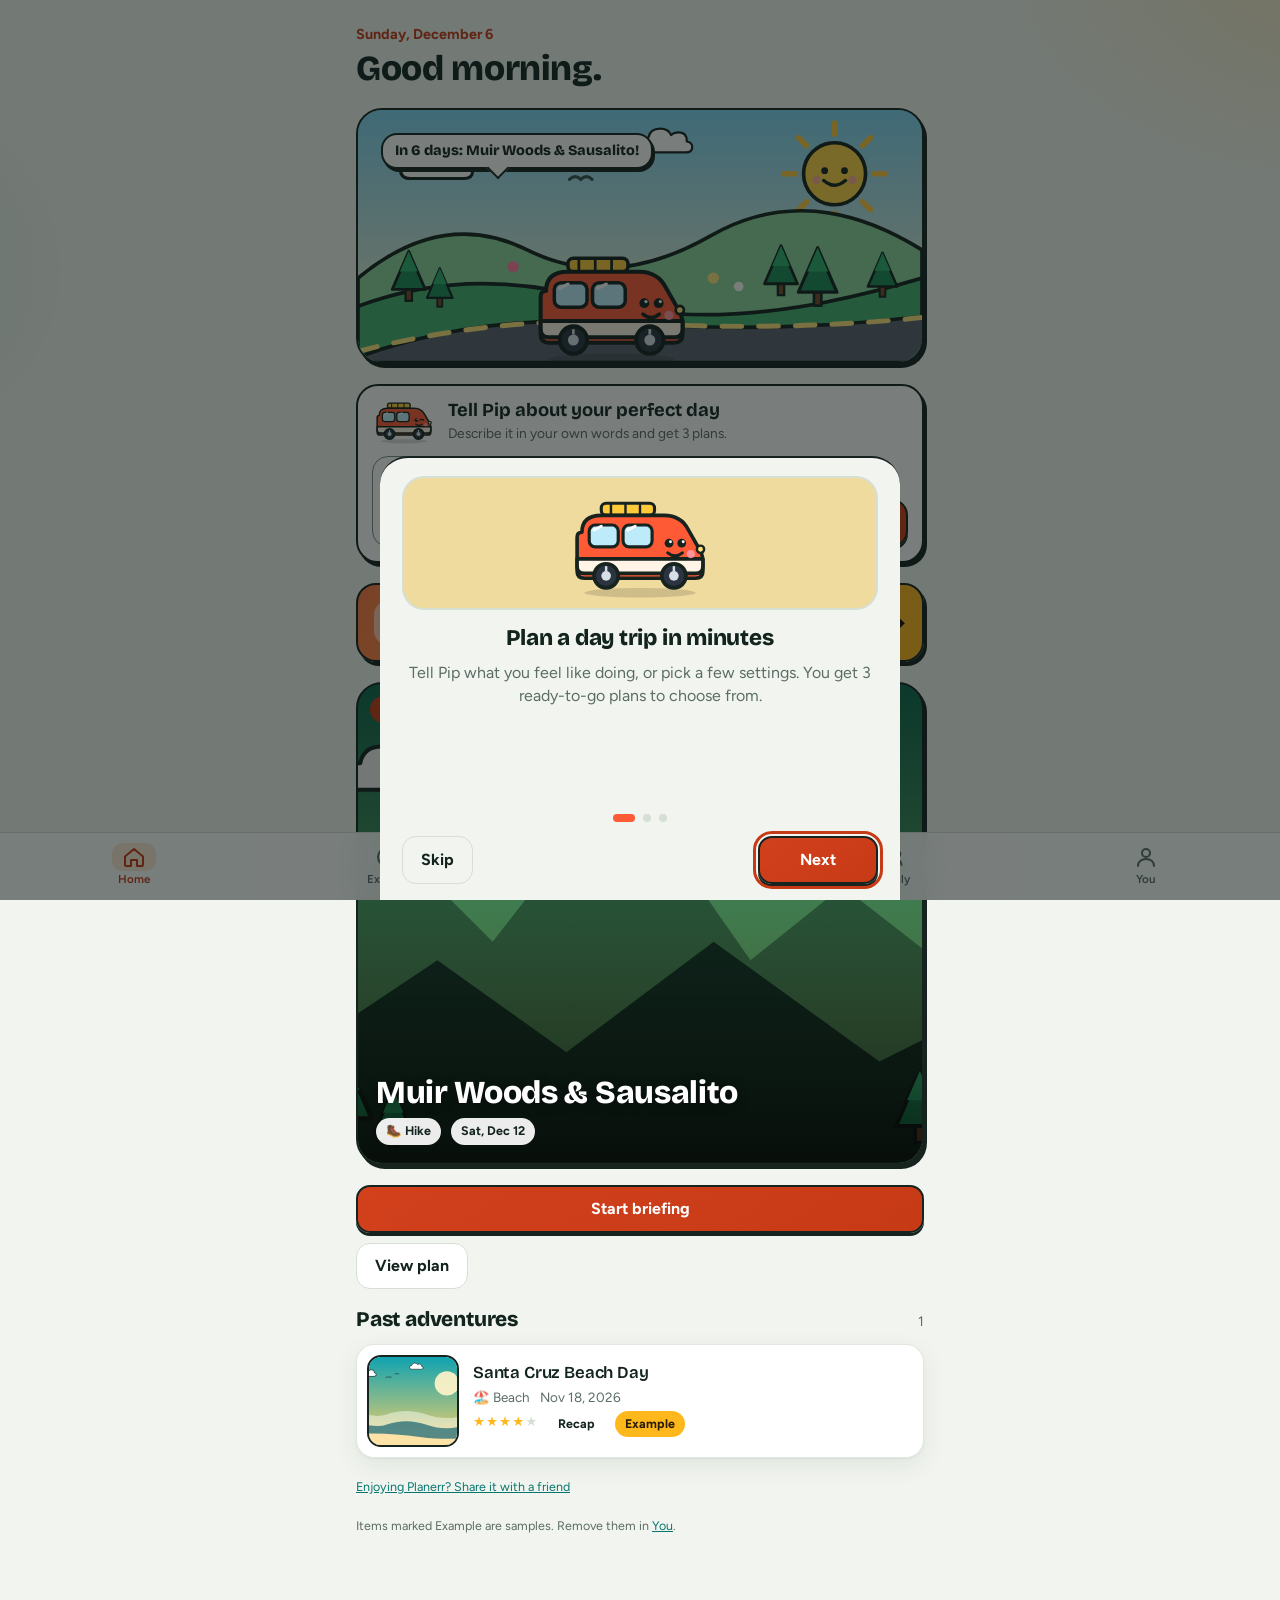
==== commit 2b8d5a11: "Ready for tomorrow? card on Home the day before a trip Forecast and what to wear, leave time and ala" ====
--- a/index.html
+++ b/index.html
@@ -54,5 +54,7 @@
 <script src="js/spend.js"></script>
 <script src="js/share.js"></script>
 <script src="js/welcome.js"></script>
+<script src="js/wishlist.js"></script>
+<script src="js/evening.js"></script>
 </body>
 </html>
--- a/styles.css
+++ b/styles.css
@@ -123,7 +123,7 @@
 
 .field { display: grid; gap: 6px; }
 .field > span, .label { font-size: .78rem; font-weight: 700; color: var(--muted); text-transform: uppercase; letter-spacing: .06em; }
-input[type=text], input[type=number], input[type=date], input[type=time], input[type=search], select, textarea {
+input[type=text], input[type=email], input[type=number], input[type=date], input[type=time], input[type=search], select, textarea {
   width: 100%; min-height: 46px; padding: 10px 14px; border-radius: 14px; border: 1.5px solid var(--field-line);
   background: var(--surface); min-width: 0;
 }
@@ -381,7 +381,7 @@
 .sd-price { font-family: var(--display); font-weight: 800; font-size: 1.1rem; font-variant-numeric: tabular-nums; }
 .sd-price.free { color: var(--good); }
 .sd-img { width: 100%; aspect-ratio: 16 / 9; object-fit: cover; border-radius: 14px; }
-.costs { display: grid; }
+.costs { display: grid; grid-template-columns: minmax(0, 1fr); }
 .costs > div { display: flex; justify-content: space-between; gap: 12px; padding: 8px 0; border-bottom: 1px solid var(--line); font-variant-numeric: tabular-nums; }
 .costs > div span { min-width: 0; overflow: hidden; text-overflow: ellipsis; white-space: nowrap; }
 .costs > div b { white-space: nowrap; }
@@ -562,3 +562,6 @@
 .trail-stats { grid-template-columns: repeat(auto-fit, minmax(5.5rem, 1fr)); }
 .trail-stats > div { min-width: 0; }
 .pill { white-space: normal; max-width: 100%; }
+
+/* Evening-before card on Home: keep a long trip name to one line */
+.evening-trip { margin: 2px 0 0; overflow: hidden; text-overflow: ellipsis; white-space: nowrap; }
